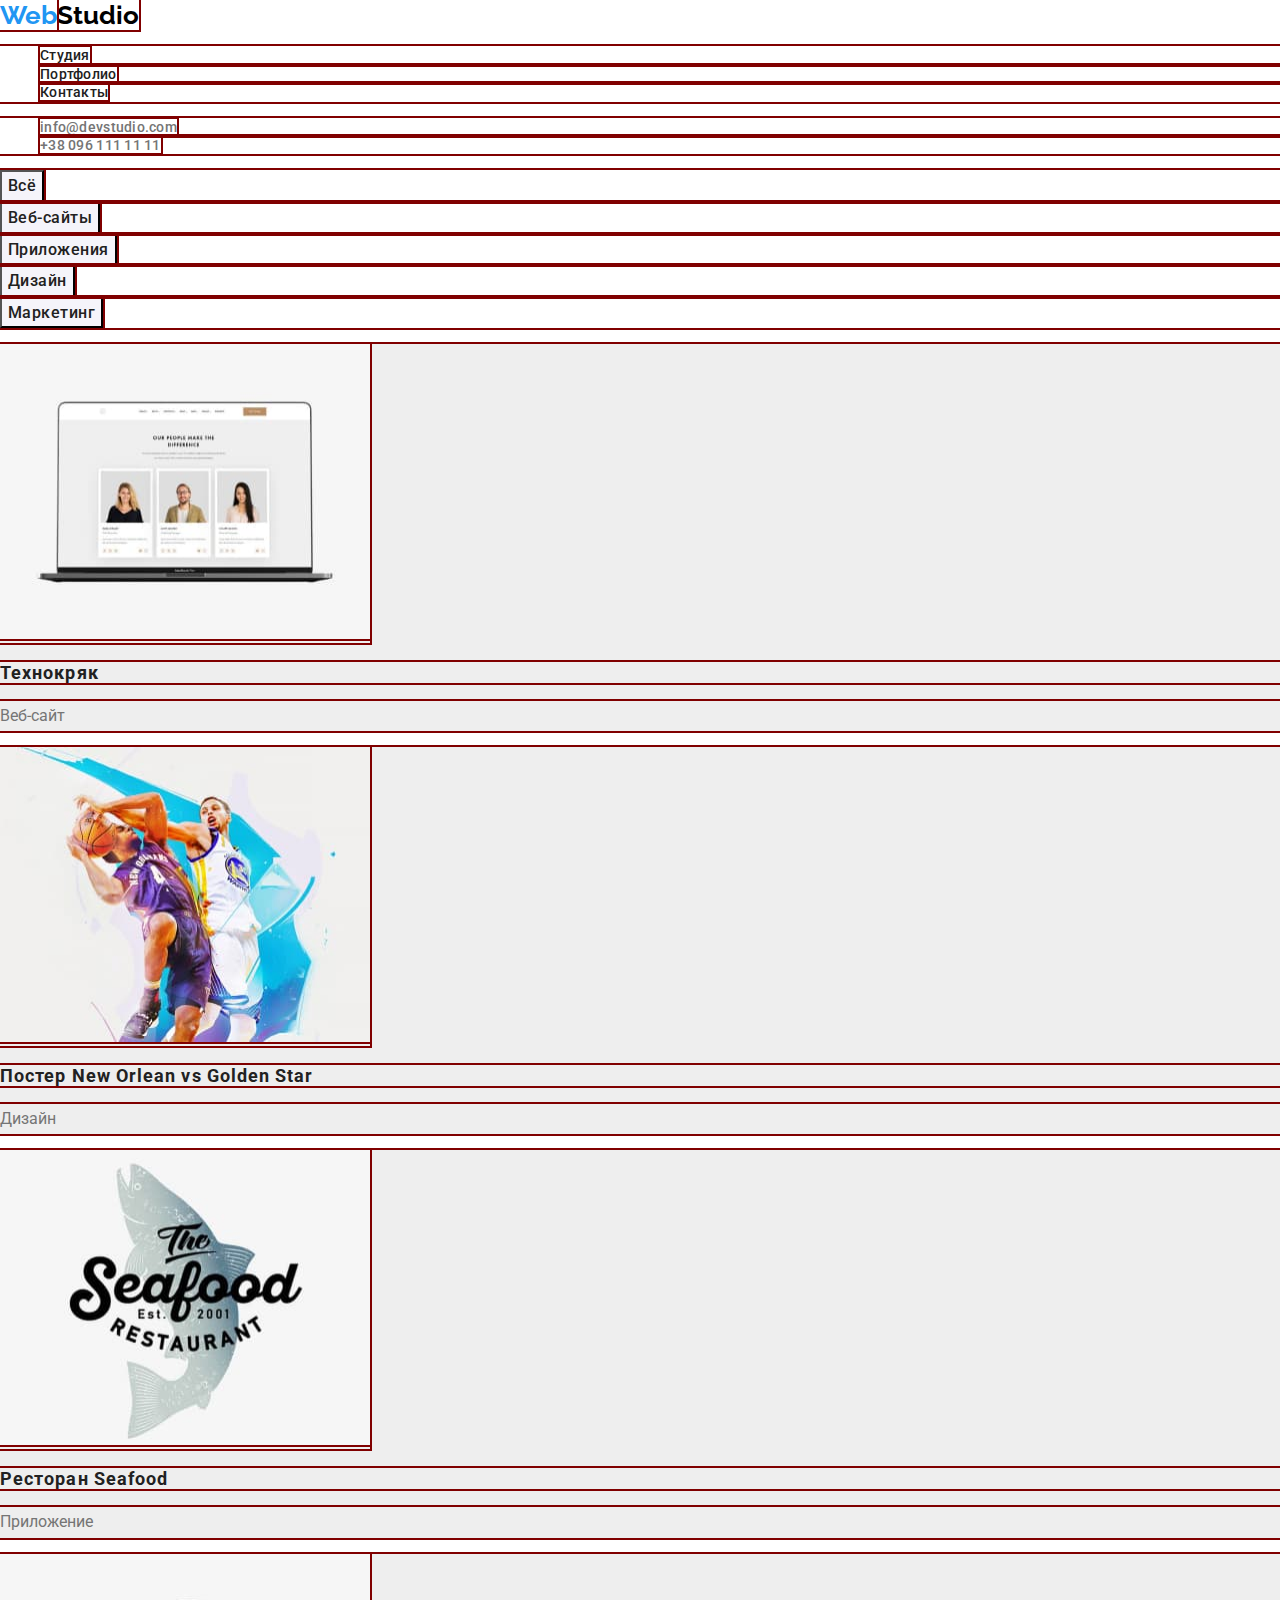
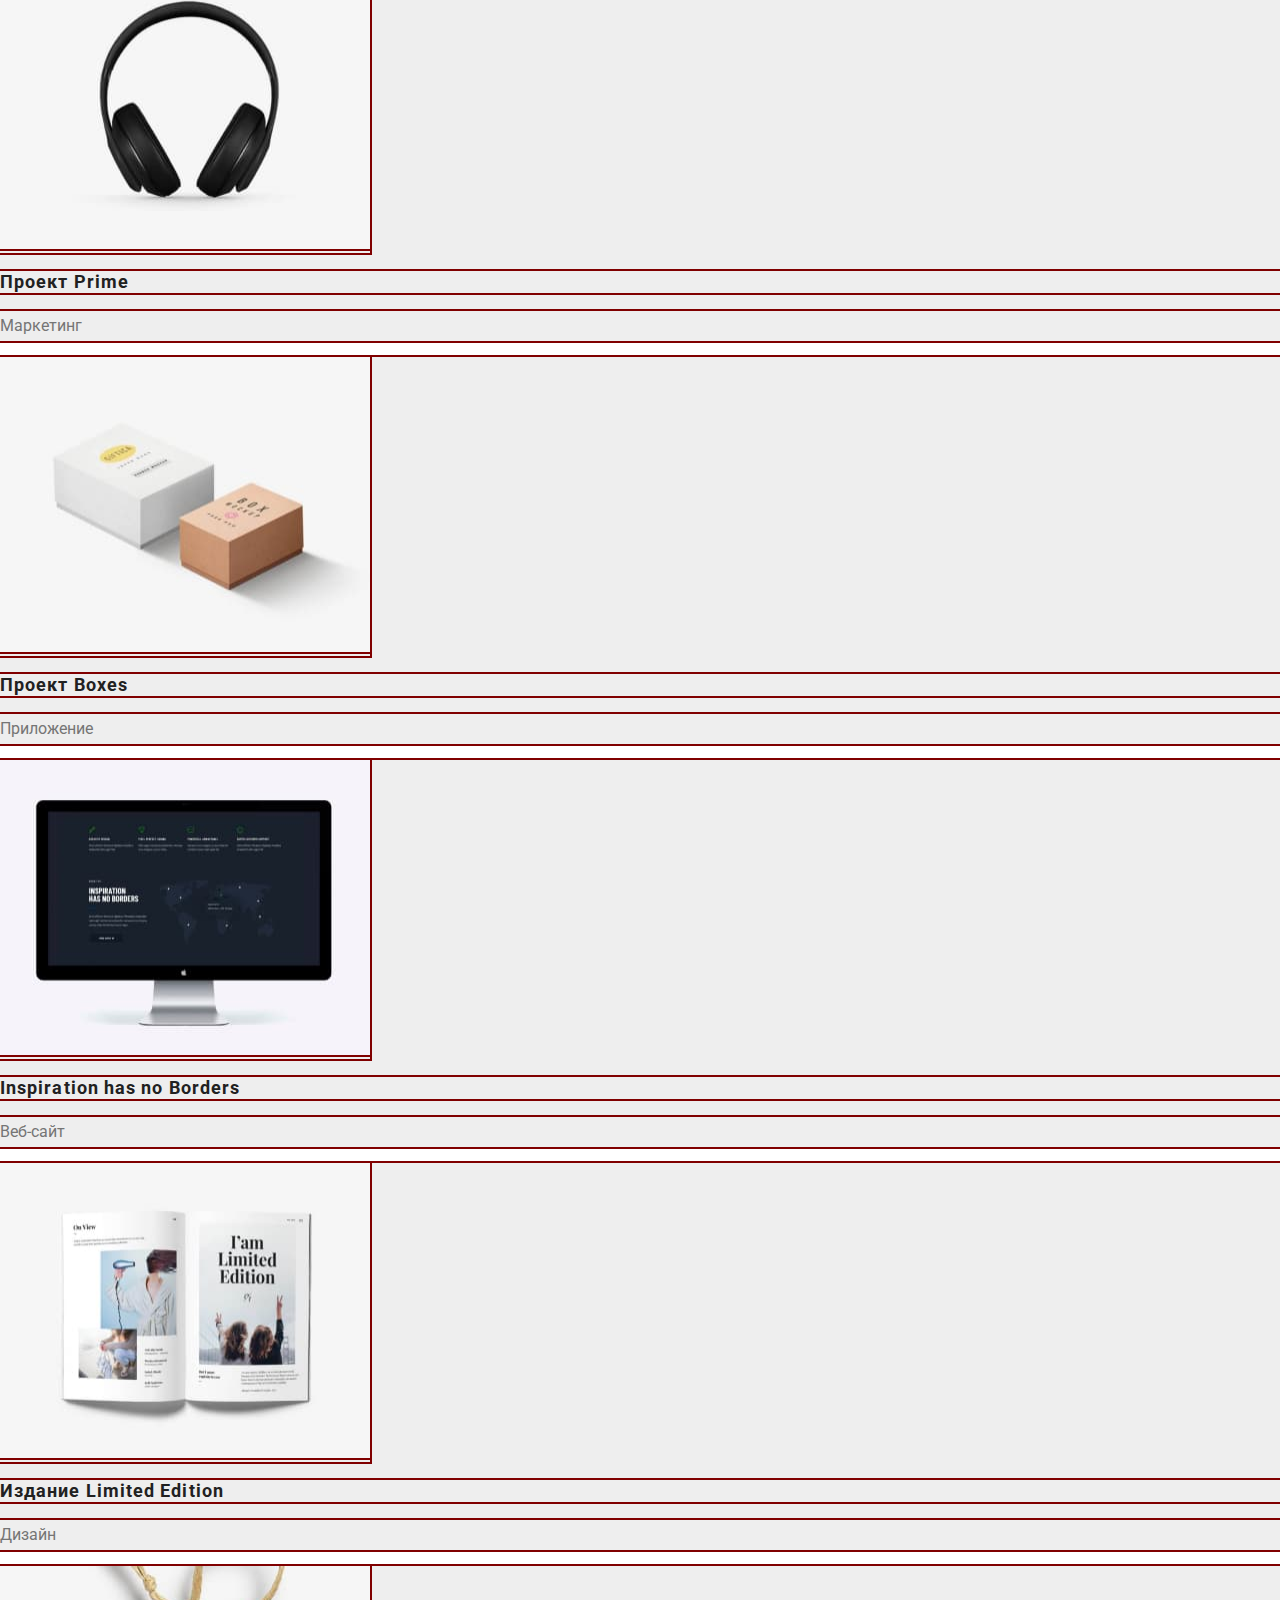
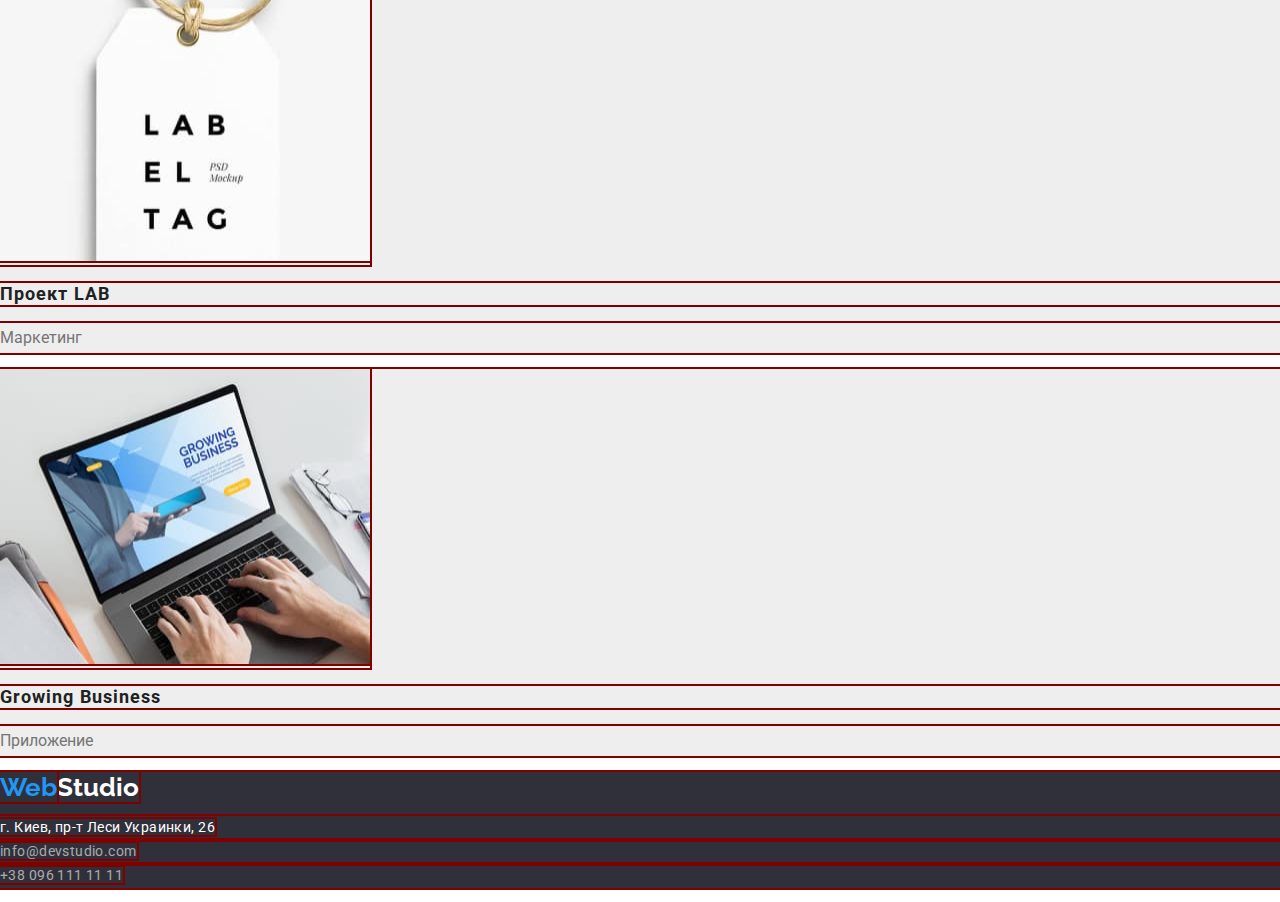
==== portfolio.html @ a412c32d "Modern-normalize" ====
<!DOCTYPE html>
<html lang="ru">
  <head>
    <meta charset="UTF-8" />
    <meta http-equiv="X-UA-Compatible" content="IE=edge" />
    <meta name="viewport" content="width=device-width, initial-scale=1.0" />
    <title>Web Studio</title>
    <link rel="preconnect" href="https://fonts.googleapis.com" />
    <link rel="preconnect" href="https://fonts.gstatic.com" crossorigin />
    <link
      href="https://fonts.googleapis.com/css2?family=Raleway:wght@700&family=Roboto:wght@400;500;700;900&display=swap"
      rel="stylesheet"
    />
    <link
      rel="stylesheet"
      href="https://cdnjs.cloudflare.com/ajax/libs/modern-normalize/1.1.0/modern-normalize.min.css"
    />
    <link rel="stylesheet" href="./CSS/styles.css" />
  </head>

  <body>
    <!-- Header -->
    <header class="header">
      <nav class="nav">
        <a class="logo" href="./index.html"
          ><span class="logo-acc">Web</span>Studio</a
        >
        <ul class="nav-items">
          <li class="nav-item list">
            <a class="link" href="./index.html">Студия</a>
          </li>
          <li class="nav-item list">
            <a class="link" href="./portfolio.html">Портфолио</a>
          </li>
          <li class="nav-item list"><a class="link" href="">Контакты</a></li>
        </ul>
      </nav>

      <ul class="contacts">
        <li class="cont-item list">
          <a class="link head-contacts" href="mailto:info@devstudio.com"
            >info@devstudio.com</a
          >
        </li>
        <li class="cont-item list">
          <a class="link head-contacts" href="tel:+380961111111"
            >+38 096 111 11 11</a
          >
        </li>
      </ul>
    </header>

    <!-- Main -->
    <main>
      <section>
        <!-- Спрятать заголовок -->
        <h1 class="hiden-title">Наши работы</h1>
        <!-- / -->

        <ul class="list">
          <li>
            <button class="btn-list-item" type="button">Всё</button>
          </li>
          <li>
            <button class="btn-list-item" type="button">Веб-сайты</button>
          </li>
          <li>
            <button class="btn-list-item" type="button">Приложения</button>
          </li>
          <li>
            <button class="btn-list-item" type="button">Дизайн</button>
          </li>
          <li>
            <button class="btn-list-item" type="button">Маркетинг</button>
          </li>
        </ul>

        <ul class="examples list">
          <li class="example-item">
            <a class="example link" href="">
              <img
                src="./imagies/portfolio/tehnokriak.jpg"
                alt="Веб-сайт"
                width="370"
                height="295"
              />
              <h3 class="example-title">Технокряк</h3>
              <p class="example-type">Веб-сайт</p>
            </a>
          </li>

          <li class="example-item">
            <a class="example link" href="">
              <img
                src="./imagies/portfolio/no-vs-gs.jpg"
                alt="Игра в баскетбол"
                width="370"
                height="295"
              />
              <h3 class="example-title">Постер New Orlean vs Golden Star</h3>
              <p class="example-type">Дизайн</p>
            </a>
          </li>

          <li class="example-item">
            <a class="example link" href="">
              <img
                src="./imagies/portfolio/seafood.jpg"
                alt="Логотип рестоана"
                width="370"
                height="295"
              />
              <h3 class="example-title">Ресторан Seafood</h3>
              <p class="example-type">Приложение</p>
            </a>
          </li>

          <li class="example-item">
            <a class="example link" href="">
              <img
                src="./imagies/portfolio/prime.jpg"
                alt="Реклама наушников"
                width="370"
                height="295"
              />
              <h3 class="example-title">Проект Prime</h3>
              <p class="example-type">Маркетинг</p>
            </a>
          </li>

          <li class="example-item">
            <a class="example link" href="">
              <img
                src="./imagies/portfolio/boxes.jpg"
                alt="Коробки"
                width="370"
                height="295"
              />
              <h3 class="example-title">Проект Boxes</h3>
              <p class="example-type">Приложение</p>
            </a>
          </li>

          <li class="example-item">
            <a class="example link" href="">
              <img
                src="./imagies/portfolio/inspiration.jpg"
                alt="Веб-сайт"
                width="370"
                height="295"
              />
              <h3 class="example-title">Inspiration has no Borders</h3>
              <p class="example-type">Веб-сайт</p>
            </a>
          </li>

          <li class="example-item">
            <a class="example link" href="">
              <img
                src="./imagies/portfolio/limited-edition.jpg"
                alt="Страницы журнала"
                width="370"
                height="295"
              />
              <h3 class="example-title">Издание Limited Edition</h3>
              <p class="example-type">Дизайн</p>
            </a>
          </li>

          <li class="example-item">
            <a class="example link" href="">
              <img
                src="./imagies/portfolio/lab.jpg"
                alt="Логотип проекта"
                width="370"
                height="295"
              />
              <h3 class="example-title">Проект LAB</h3>
              <p class="example-type">Маркетинг</p>
            </a>
          </li>

          <li class="example-item">
            <a class="example link" href="">
              <img
                src="./imagies/portfolio/growing-business.jpg"
                alt="Страница приложения"
                width="370"
                height="295"
              />
              <h3 class="example-title">Growing Business</h3>
              <p class="example-type">Приложение</p>
            </a>
          </li>
        </ul>
      </section>
    </main>

    <!-- Footer -->
    <footer class="foot">
      <a class="logo foot-item" href="./index.html"
        ><span class="logo-acc">Web</span>Studio</a
      >
      <address>
        <ul class="list adress">
          <li>
            <a
              class="link foot-item"
              href="https://goo.gl/maps/ffjyEgsYqTHCnrhD7"
              target="_blank"
              >г. Киев, пр-т Леси Украинки, 26</a
            >
          </li>
          <li>
            <a class="link foot-item-cont" href="mailto:info@devstudio.com"
              >info@devstudio.com</a
            >
          </li>
          <li>
            <a class="link foot-item-cont" href="tel:+380961111111"
              >+38 096 111 11 11</a
            >
          </li>
        </ul>
      </address>
    </footer>
  </body>
</html>
---- CSS/styles.css ----
/* Палитра

main    bcg-color: #fff;
alt     bcg-color: #F5F4FA;
footer  bcg-color: #2F303A;
card    bcg-color: #eee;

main    color: #212121;
alt     color: #757575;
accent  color: #2196F3;

logo    color: #000000;
               #2196F3;
               #FFFFFF;

font-family: 'Raleway', sans-serif;
font-family: 'Roboto', sans-serif;
*/

:root {
  --m-bcg-col: #fff;
  --alt-bcg-col: #f5f4fa;
  --f-bcg-col: #2f303a;
  --m-col: #212121;
  --alt-col: #757575;
  --acc-col: #2196f3;
  --logo-h-col: #000000;
  --logo-f-col: #fff;
  --hero-col: #fff;
  --btn-alt-col: #fff;
  --btn-hover-bcg-col: #188ce8;
  --foot-alph-col: rgba(255, 255, 255, 0.6);
  --card-bcg-col: #eee;
}

* {
  outline: maroon solid 2px;
}

body {
  font-family: "Roboto", sans-serif;
  color: var(--m-col);
  background-color: var(--m-bcg-col);
}

.sect-title {
  font-size: 36px;
  line-height: 1.17;
  text-align: center;
  letter-spacing: 0.03em;
}
.hiden-title {
  display: none;
}

/* Header */
.logo {
  font-family: "Raleway";
  font-weight: 700;
  font-size: 26px;
  line-height: 1.17;
  text-decoration: none;
  color: var(--logo-h-col);
}
.logo-acc {
  color: var(--acc-col);
}

.list {
  list-style-type: none;
  padding: 0;
}

.link.head-contacts {
  color: var(--alt-col);
}

.link {
  text-decoration: none;
  color: var(--m-col);
}

.link:hover,
.link:focus,
.link.foot-item:hover,
.link.foot-item:focus {
  color: var(--acc-col);
}

.nav-item .link,
.cont-item .link {
  font-weight: 500;
  font-size: 14px;
  line-height: 1.14;
  letter-spacing: 0.02em;
}

/*--- Main index.html zone --- */

/* Hero */
.hero {
  color: var(--hero-col);
  background-color: var(--f-bcg-col);
}
.hero-title {
  font-weight: 900;
  font-size: 44px;
  line-height: 1.35;
  text-align: center;
  letter-spacing: 0.06em;
  text-transform: uppercase;
}

.hero-btn {
  font-family: inherit;
  font-weight: 700;
  font-size: 16px;
  line-height: 1.88;
  color: var(--hero-col);
  background-color: var(--acc-col);

  text-align: center;
  letter-spacing: 0.06em;
}
.hero-btn:hover,
.hero-btn:focus {
  background-color: var(--btn-hover-bcg-col);
  cursor: pointer;
}

/* Advantges */
.plus-item {
  display: block;
}
.plus-title {
  font-size: 14px;
  line-height: 1.14;
  letter-spacing: 0.03em;
  text-transform: uppercase;
}

.plus-text {
  font-size: 14px;
  line-height: 1.7;
  letter-spacing: 0.03em;
  color: var(--alt-col);
}

/* What we do */

/* Staff */
.staff {
  background-color: var(--alt-bcg-col);
  font-size: 16px;
  text-align: center;
  letter-spacing: 0.03em;
}

.staff-item {
  background-color: var(--m-bcg-col);
}
.name {
  font-weight: 500;
  font-size: 16px;
  line-height: 1.19;
  text-align: center;
}

.position {
  color: var(--alt-col);
  line-height: 1.19;
}

/* Footer */

.foot {
  background-color: var(--f-bcg-col);
}

.list.adress {
  font-style: normal;
}

.link.foot-item,
.logo.foot-item {
  color: var(--logo-f-col);
}

.list.adress {
  font-size: 14px;
  line-height: 1.7;
  letter-spacing: 0.03em;
}

.foot-item-cont {
  color: var(--foot-alph-col);
}

/*--- Main portfolio.html zone --- */

/* Filter */

.btn-list-item {
  font-family: inherit;
  font-weight: 500;
  font-size: 16px;
  line-height: 1.6;
  text-align: center;
  letter-spacing: 0.03em;
  background-color: var(--alt-bcg-col);
  color: var(--m-col);
}

.btn-list-item:hover,
.btn-list-item:focus {
  background-color: var(--acc-col);
  color: var(--btn-alt-col);
  cursor: pointer;
}

/* Examples */

.example-item {
  background-color: var(--card-bcg-col);
}
.example-title {
  font-size: 18px;
  line-height: 1.2;
  letter-spacing: 0.06em;
}

.example-type {
  font-size: 16px;
  line-height: 1.88;
  color: var(--alt-col);
}
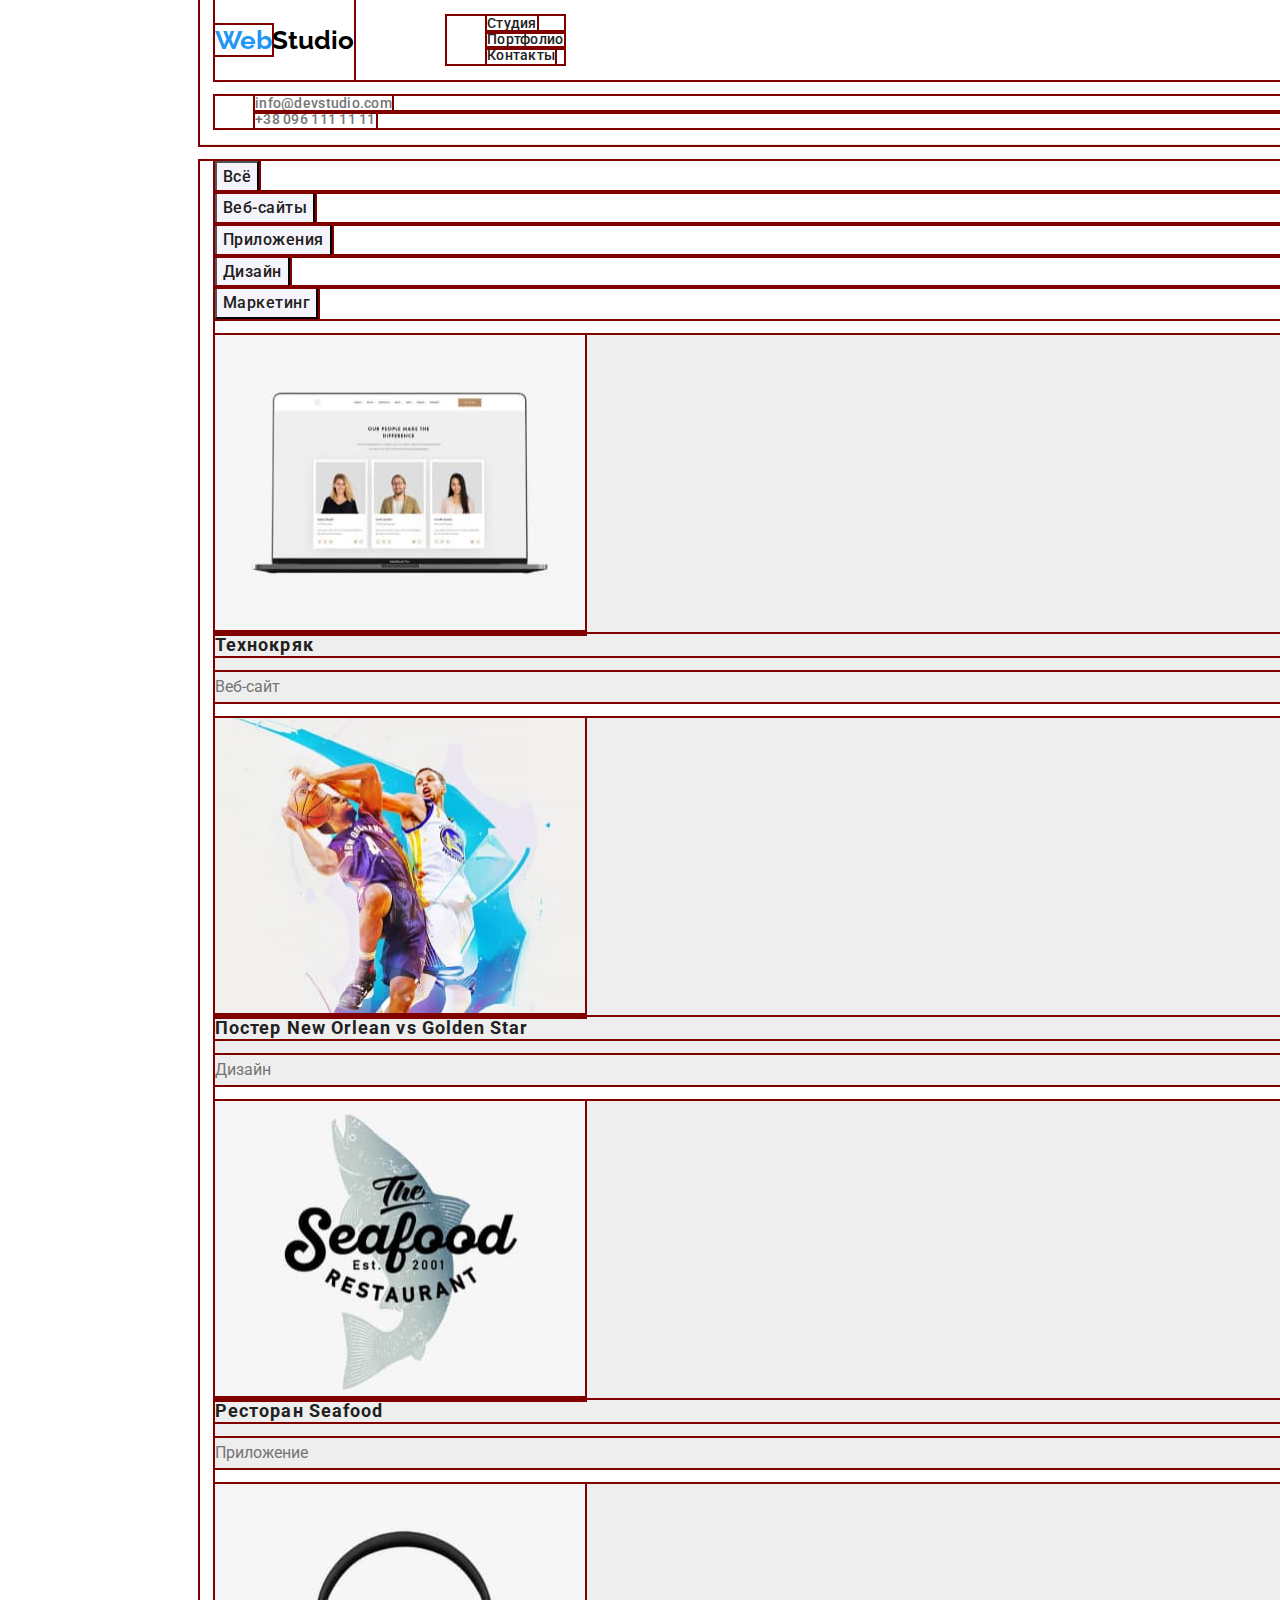
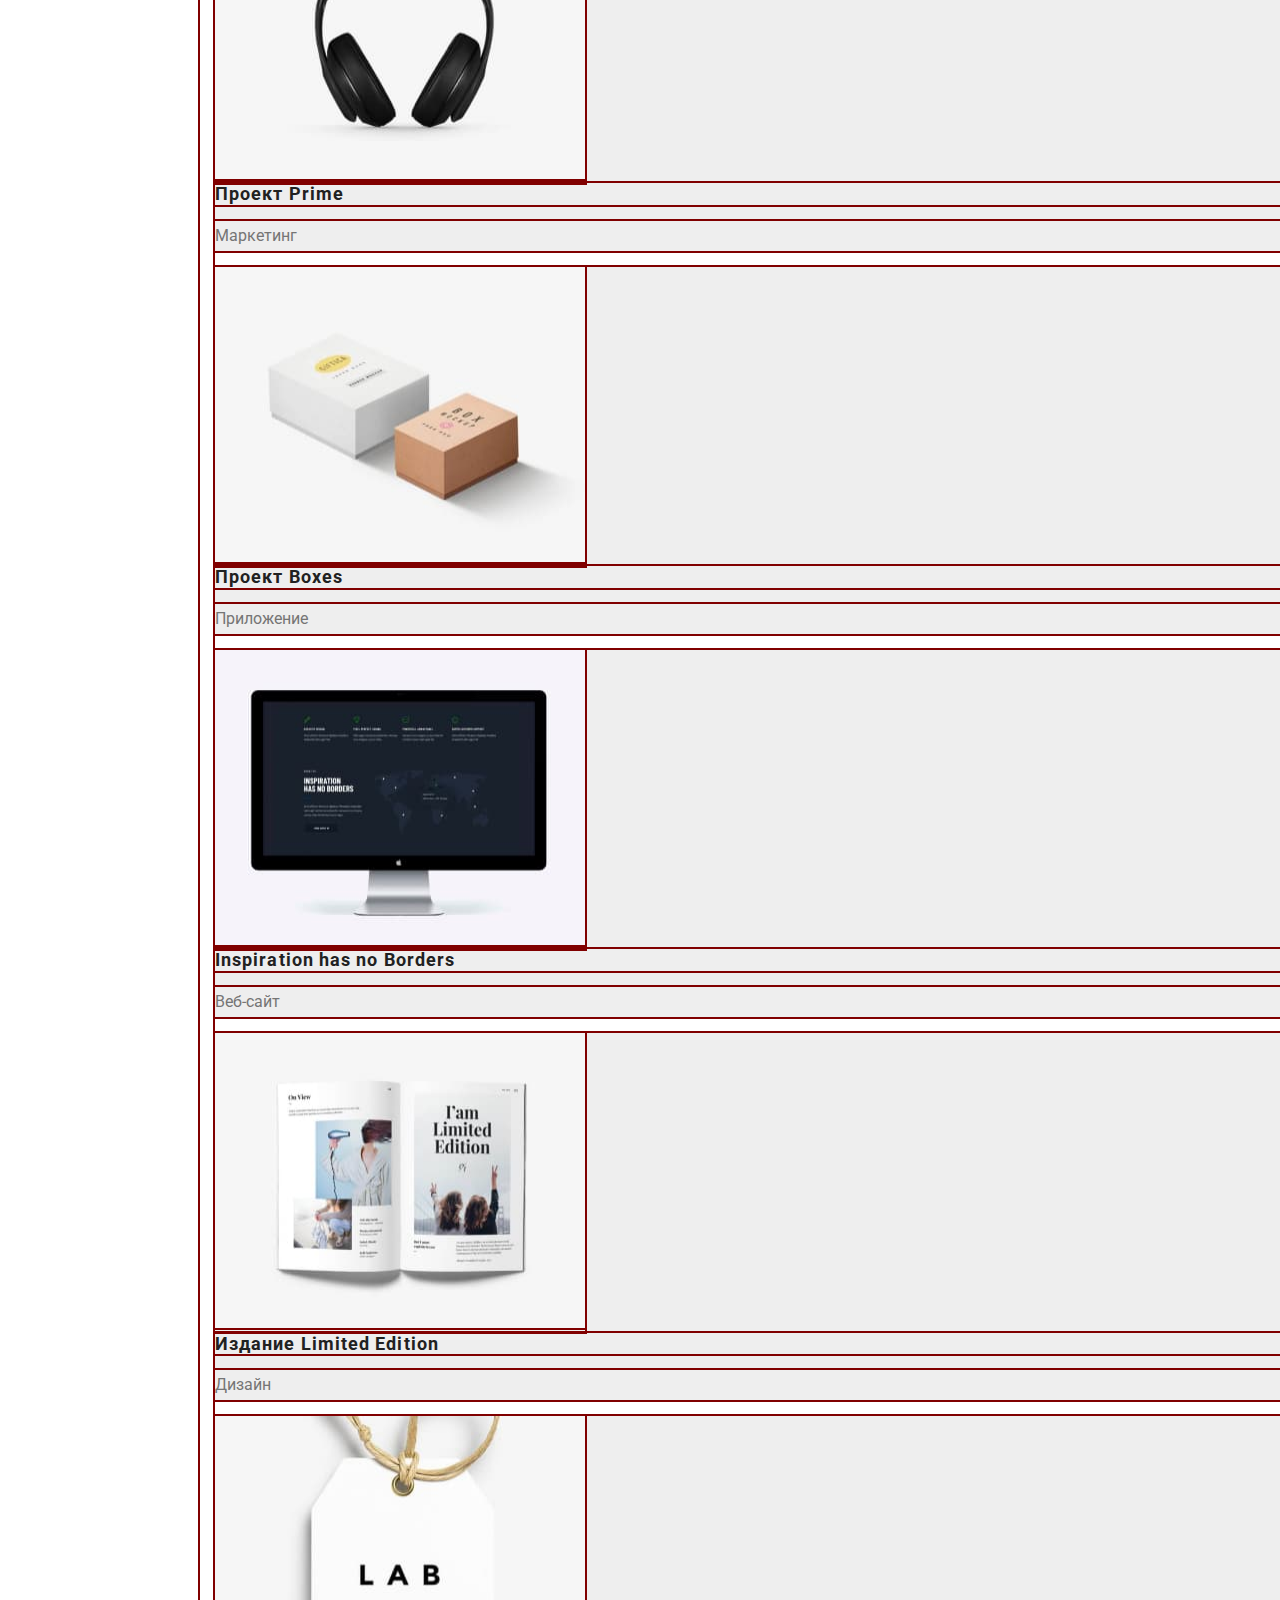
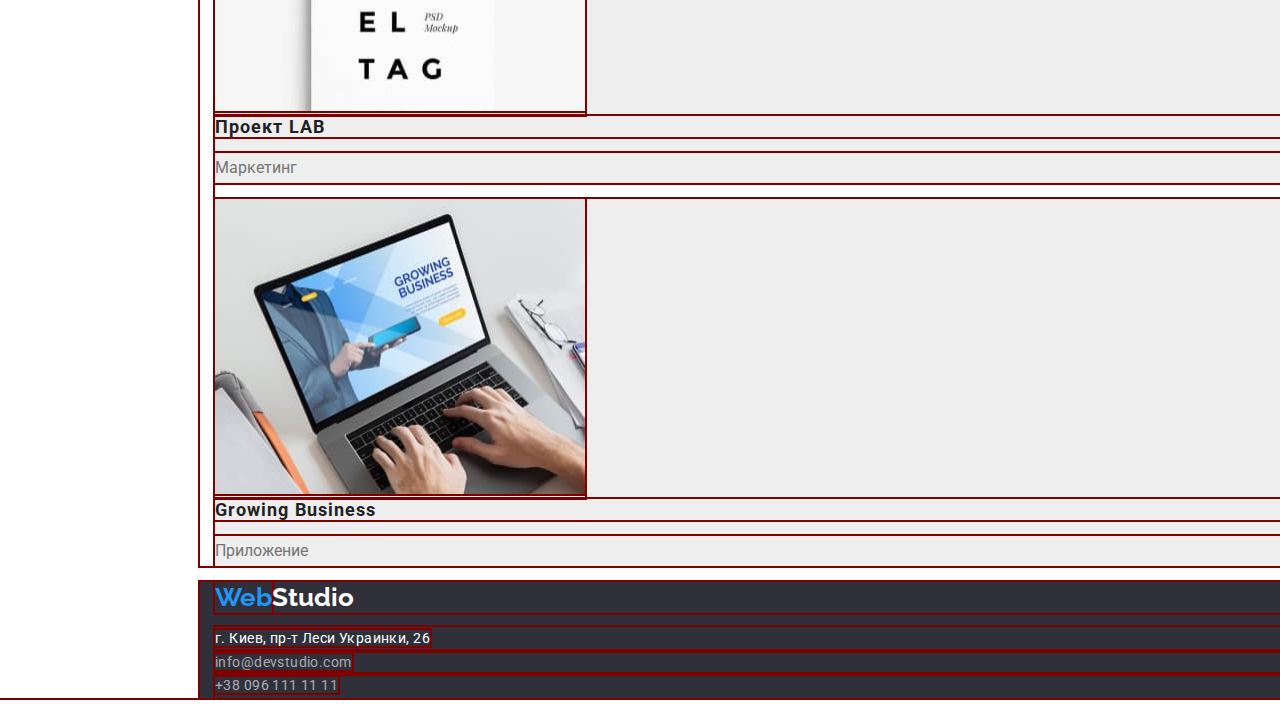
==== commit 79e80a2f: "Flex header" ====
--- a/portfolio.html
+++ b/portfolio.html
@@ -20,7 +20,7 @@
 
   <body>
     <!-- Header -->
-    <header class="header">
+    <header class="header container">
       <nav class="nav">
         <a class="logo" href="./index.html"
           ><span class="logo-acc">Web</span>Studio</a
@@ -51,7 +51,7 @@
     </header>
 
     <!-- Main -->
-    <main>
+    <main class="container">
       <section>
         <!-- Спрятать заголовок -->
         <h1 class="hiden-title">Наши работы</h1>
@@ -197,7 +197,7 @@
     </main>
 
     <!-- Footer -->
-    <footer class="foot">
+    <footer class="foot container">
       <a class="logo foot-item" href="./index.html"
         ><span class="logo-acc">Web</span>Studio</a
       >
--- a/CSS/styles.css
+++ b/CSS/styles.css
@@ -31,10 +31,31 @@
   --btn-hover-bcg-col: #188ce8;
   --foot-alph-col: rgba(255, 255, 255, 0.6);
   --card-bcg-col: #eee;
+  --header-border-col: #ececec;
 }
 
 * {
   outline: maroon solid 2px;
+}
+
+h1,
+h2,
+h3,
+h4,
+h5,
+h6 {
+  margin: 0;
+}
+
+html {
+  width: 1600px;
+}
+
+.container {
+  width: 1200px;
+  padding-left: 15px;
+  padding-right: 15px;
+  margin: auto;
 }
 
 body {
@@ -53,22 +74,37 @@
   display: none;
 }
 
+.list {
+  list-style-type: none;
+  padding: 0;
+}
+
 /* Header */
+.header {
+  border-bottom: 1px solid var(--header-border-col);
+}
+
+.header .container,
+.header .list {
+  display: flex;
+  justify-content: space-between;
+  align-items: center;
+}
 .logo {
+  display: flex;
+
+  margin-right: 93px;
+
   font-family: "Raleway";
   font-weight: 700;
   font-size: 26px;
   line-height: 1.17;
   text-decoration: none;
+  align-items: center;
   color: var(--logo-h-col);
 }
 .logo-acc {
   color: var(--acc-col);
-}
-
-.list {
-  list-style-type: none;
-  padding: 0;
 }
 
 .link.head-contacts {
@@ -87,6 +123,14 @@
   color: var(--acc-col);
 }
 
+.nav {
+  display: flex;
+}
+
+.header .list > :not(:last-child) {
+  margin-right: 50px;
+}
+
 .nav-item .link,
 .cont-item .link {
   font-weight: 500;
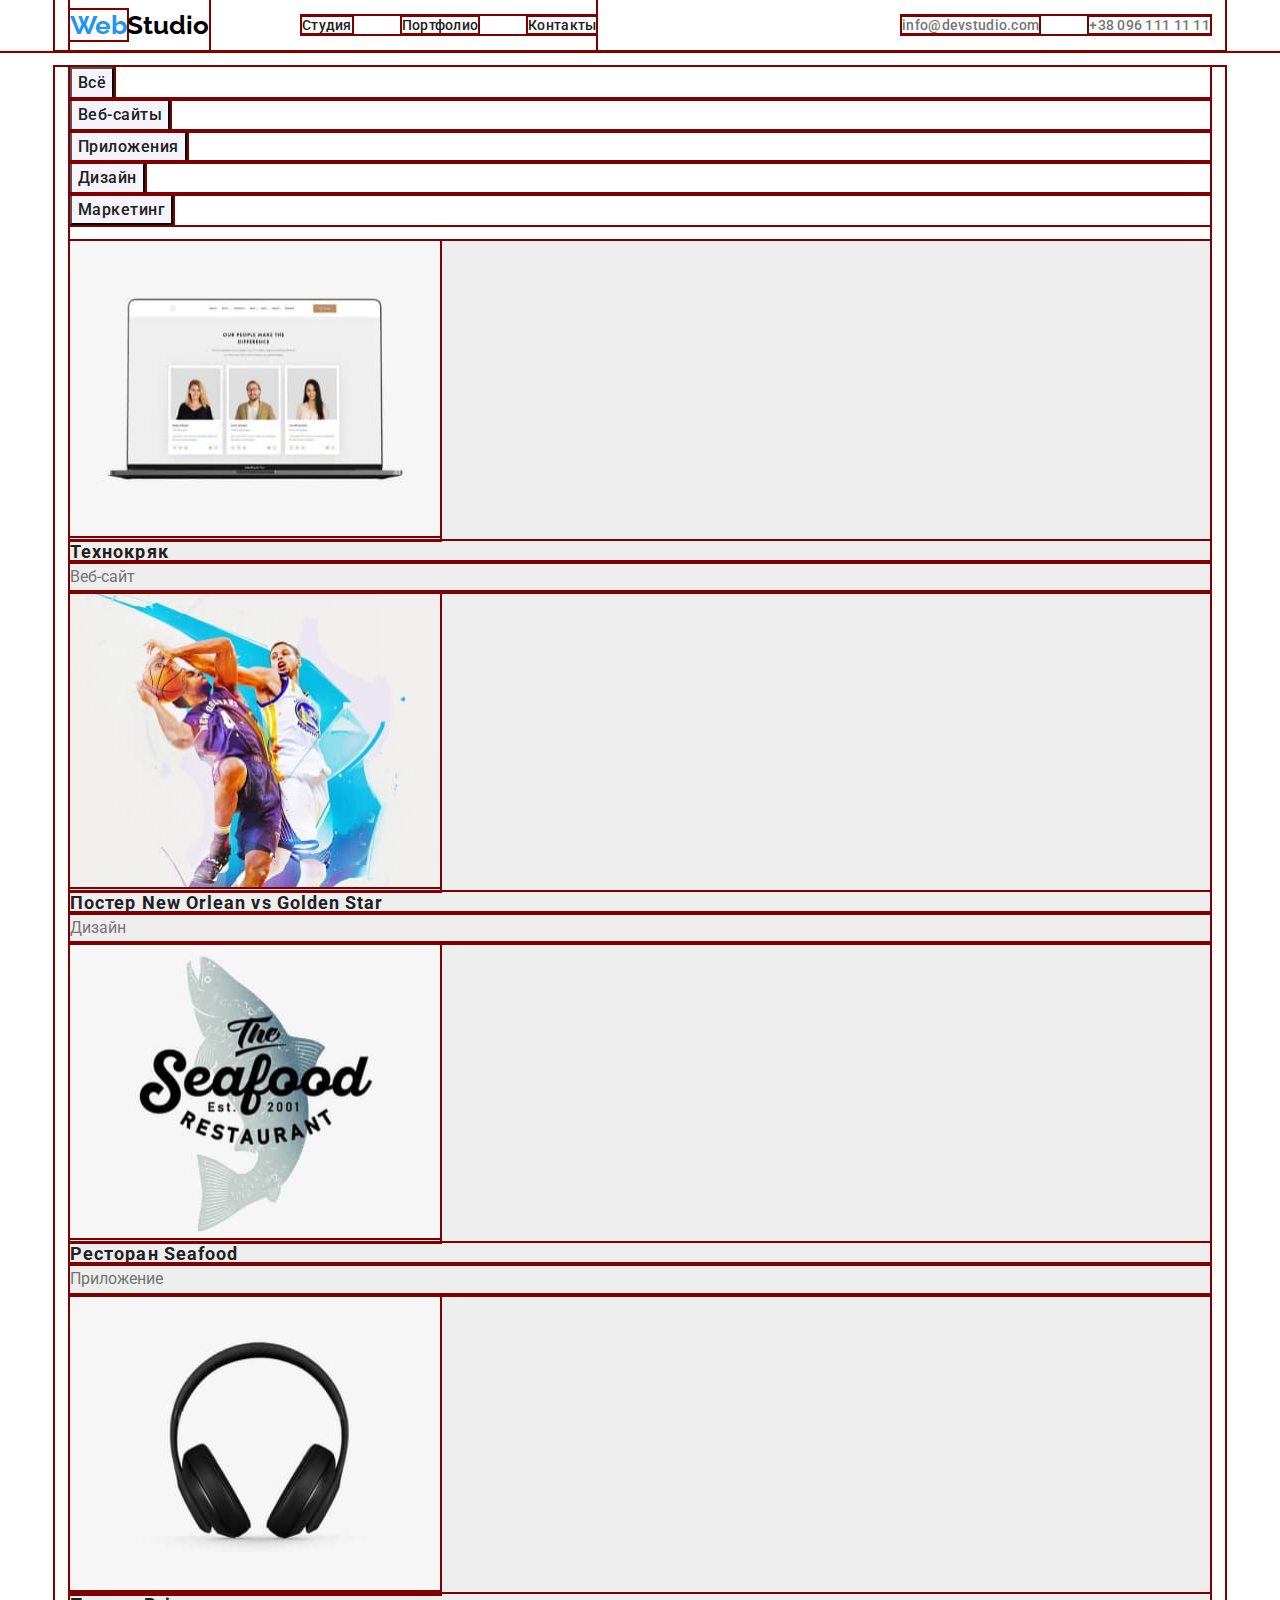
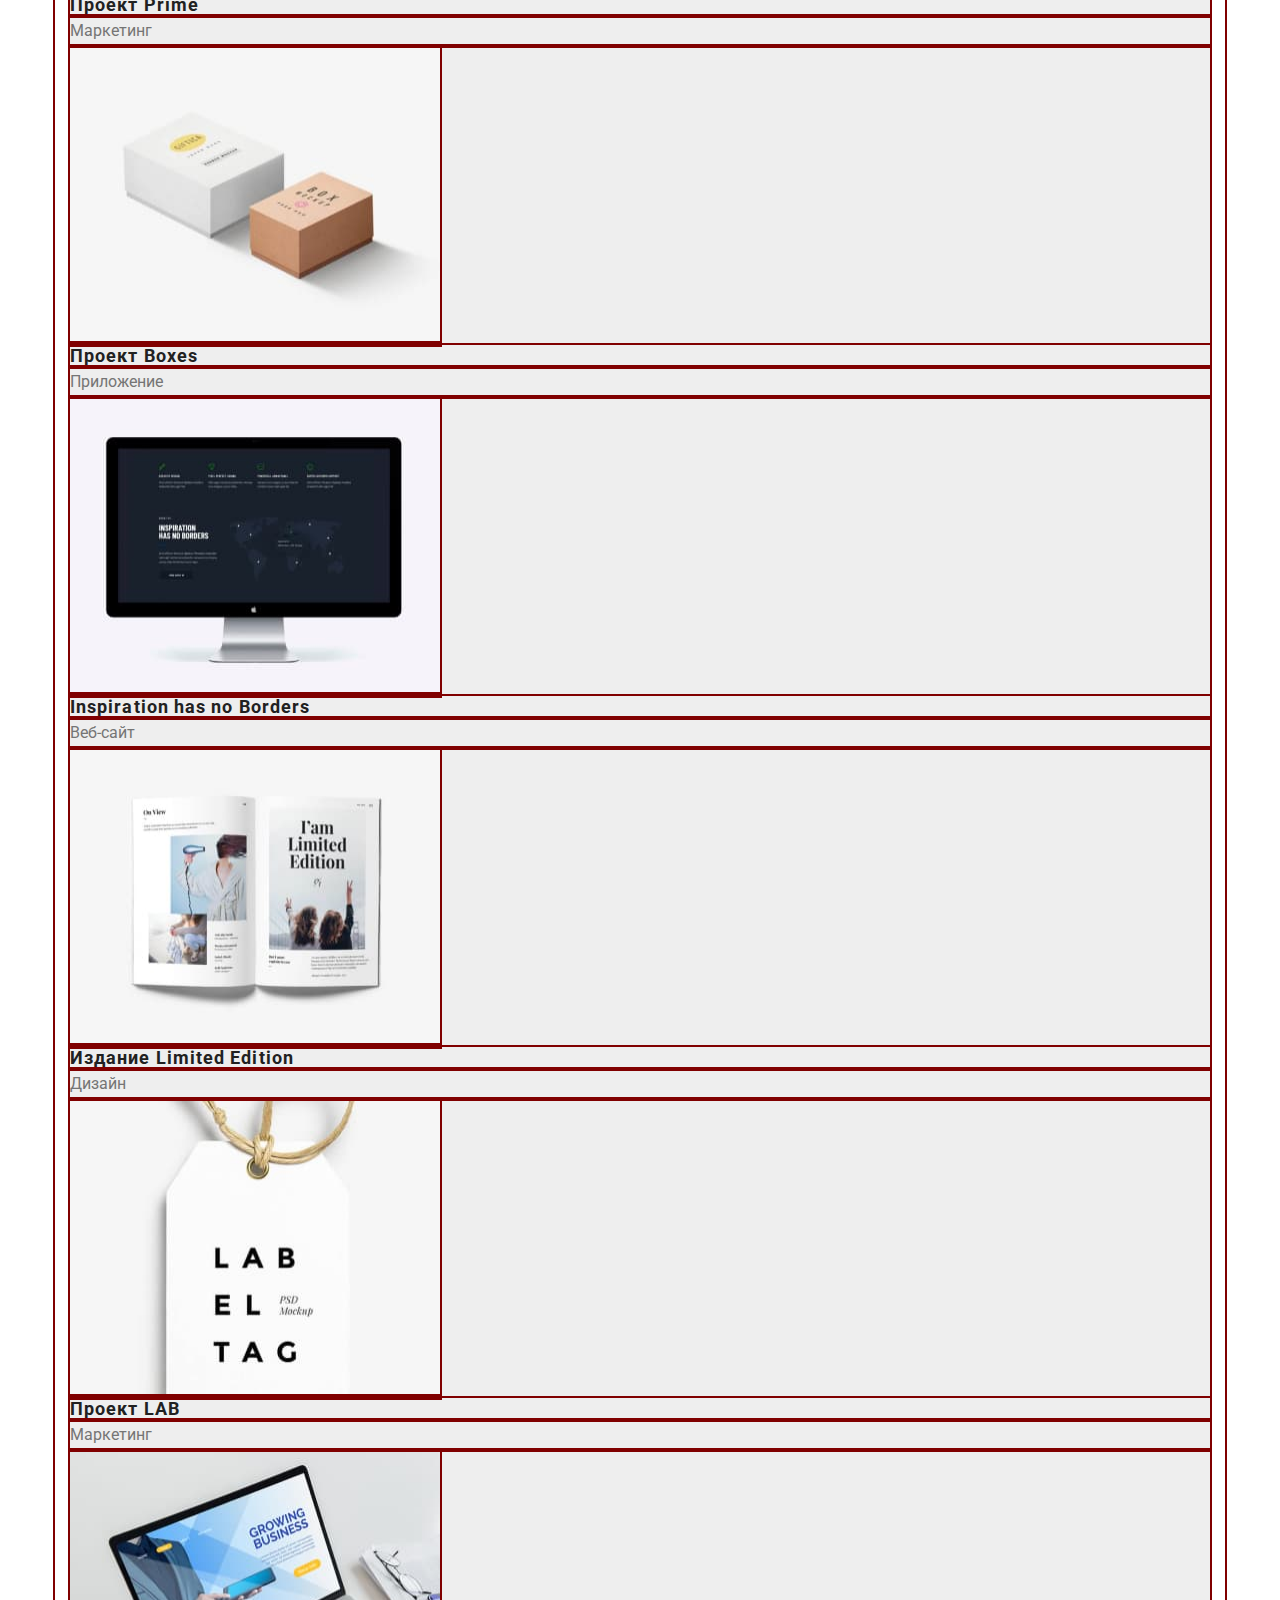
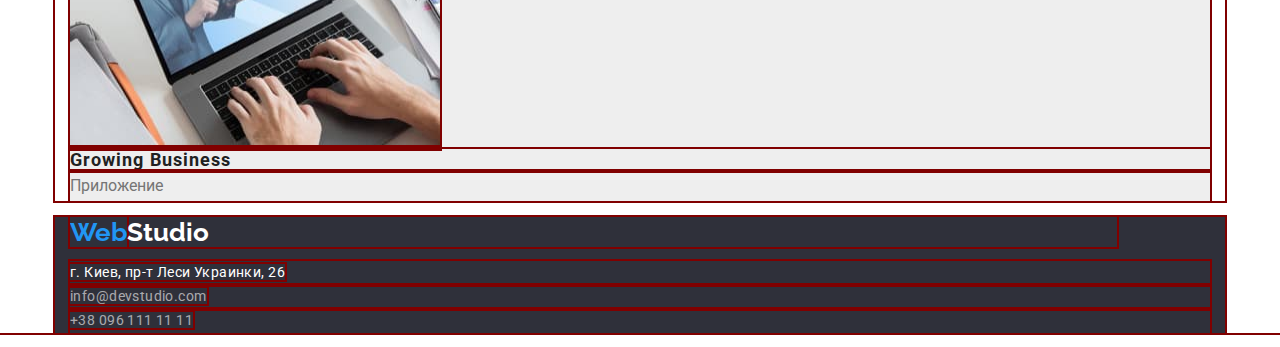
==== commit f8c84d46: "Header + hero + advantages" ====
--- a/portfolio.html
+++ b/portfolio.html
@@ -20,34 +20,37 @@
 
   <body>
     <!-- Header -->
-    <header class="header container">
-      <nav class="nav">
-        <a class="logo" href="./index.html"
-          ><span class="logo-acc">Web</span>Studio</a
-        >
-        <ul class="nav-items">
-          <li class="nav-item list">
-            <a class="link" href="./index.html">Студия</a>
-          </li>
-          <li class="nav-item list">
-            <a class="link" href="./portfolio.html">Портфолио</a>
-          </li>
-          <li class="nav-item list"><a class="link" href="">Контакты</a></li>
-        </ul>
-      </nav>
-
-      <ul class="contacts">
-        <li class="cont-item list">
-          <a class="link head-contacts" href="mailto:info@devstudio.com"
-            >info@devstudio.com</a
+    <header class="header">
+      <div class="container">
+        <nav class="nav">
+          <a class="logo" href="./index.html"
+            ><span class="logo-acc">Web</span>Studio</a
           >
-        </li>
-        <li class="cont-item list">
-          <a class="link head-contacts" href="tel:+380961111111"
-            >+38 096 111 11 11</a
-          >
-        </li>
-      </ul>
+
+          <ul class="nav-items list">
+            <li class="nav-item">
+              <a class="link" href="./index.html">Студия</a>
+            </li>
+            <li class="nav-item">
+              <a class="link" href="./portfolio.html">Портфолио</a>
+            </li>
+            <li class="nav-item"><a class="link" href="">Контакты</a></li>
+          </ul>
+        </nav>
+
+        <ul class="contacts list">
+          <li class="cont-item">
+            <a class="link head-contacts" href="mailto:info@devstudio.com"
+              >info@devstudio.com</a
+            >
+          </li>
+          <li class="cont-item">
+            <a class="link head-contacts" href="tel:+380961111111"
+              >+38 096 111 11 11</a
+            >
+          </li>
+        </ul>
+      </div>
     </header>
 
     <!-- Main -->
--- a/CSS/styles.css
+++ b/CSS/styles.css
@@ -47,12 +47,12 @@
   margin: 0;
 }
 
-html {
-  width: 1600px;
+p {
+  margin: 0;
 }
 
 .container {
-  width: 1200px;
+  width: 1170px;
   padding-left: 15px;
   padding-right: 15px;
   margin: auto;
@@ -71,7 +71,16 @@
   letter-spacing: 0.03em;
 }
 .hiden-title {
-  display: none;
+  position: absolute;
+  width: 1px;
+  height: 1px;
+  margin: -1px;
+  border: 0;
+  padding: 0;
+  white-space: nowrap;
+  clip-path: inset(100%);
+  clip: rect(0 0 0 0);
+  overflow: hidden;
 }
 
 .list {
@@ -94,7 +103,6 @@
   display: flex;
 
   margin-right: 93px;
-
   font-family: "Raleway";
   font-weight: 700;
   font-size: 26px;
@@ -143,10 +151,19 @@
 
 /* Hero */
 .hero {
+  padding-top: 200px;
+  padding-bottom: 200px;
+
   color: var(--hero-col);
   background-color: var(--f-bcg-col);
+  text-align: center;
 }
 .hero-title {
+  width: 696px;
+  margin-left: auto;
+  margin-right: auto;
+  margin-bottom: 30px;
+
   font-weight: 900;
   font-size: 44px;
   line-height: 1.35;
@@ -156,16 +173,21 @@
 }
 
 .hero-btn {
+  padding: 10px 32px;
+  min-width: 216px;
+  border: 0;
+  border-radius: 4px;
+
   font-family: inherit;
   font-weight: 700;
   font-size: 16px;
   line-height: 1.88;
   color: var(--hero-col);
   background-color: var(--acc-col);
-
   text-align: center;
   letter-spacing: 0.06em;
 }
+
 .hero-btn:hover,
 .hero-btn:focus {
   background-color: var(--btn-hover-bcg-col);
@@ -173,10 +195,26 @@
 }
 
 /* Advantges */
+
+.advantages {
+  padding-top: 94px;
+  padding-bottom: 94px;
+}
+.advantages .list {
+  display: flex;
+}
+
+.plus-item:not(:last-child) {
+  margin-right: 30px;
+}
+
 .plus-item {
   display: block;
+  flex-basis: 270px;
 }
 .plus-title {
+  margin-bottom: 10px;
+
   font-size: 14px;
   line-height: 1.14;
   letter-spacing: 0.03em;
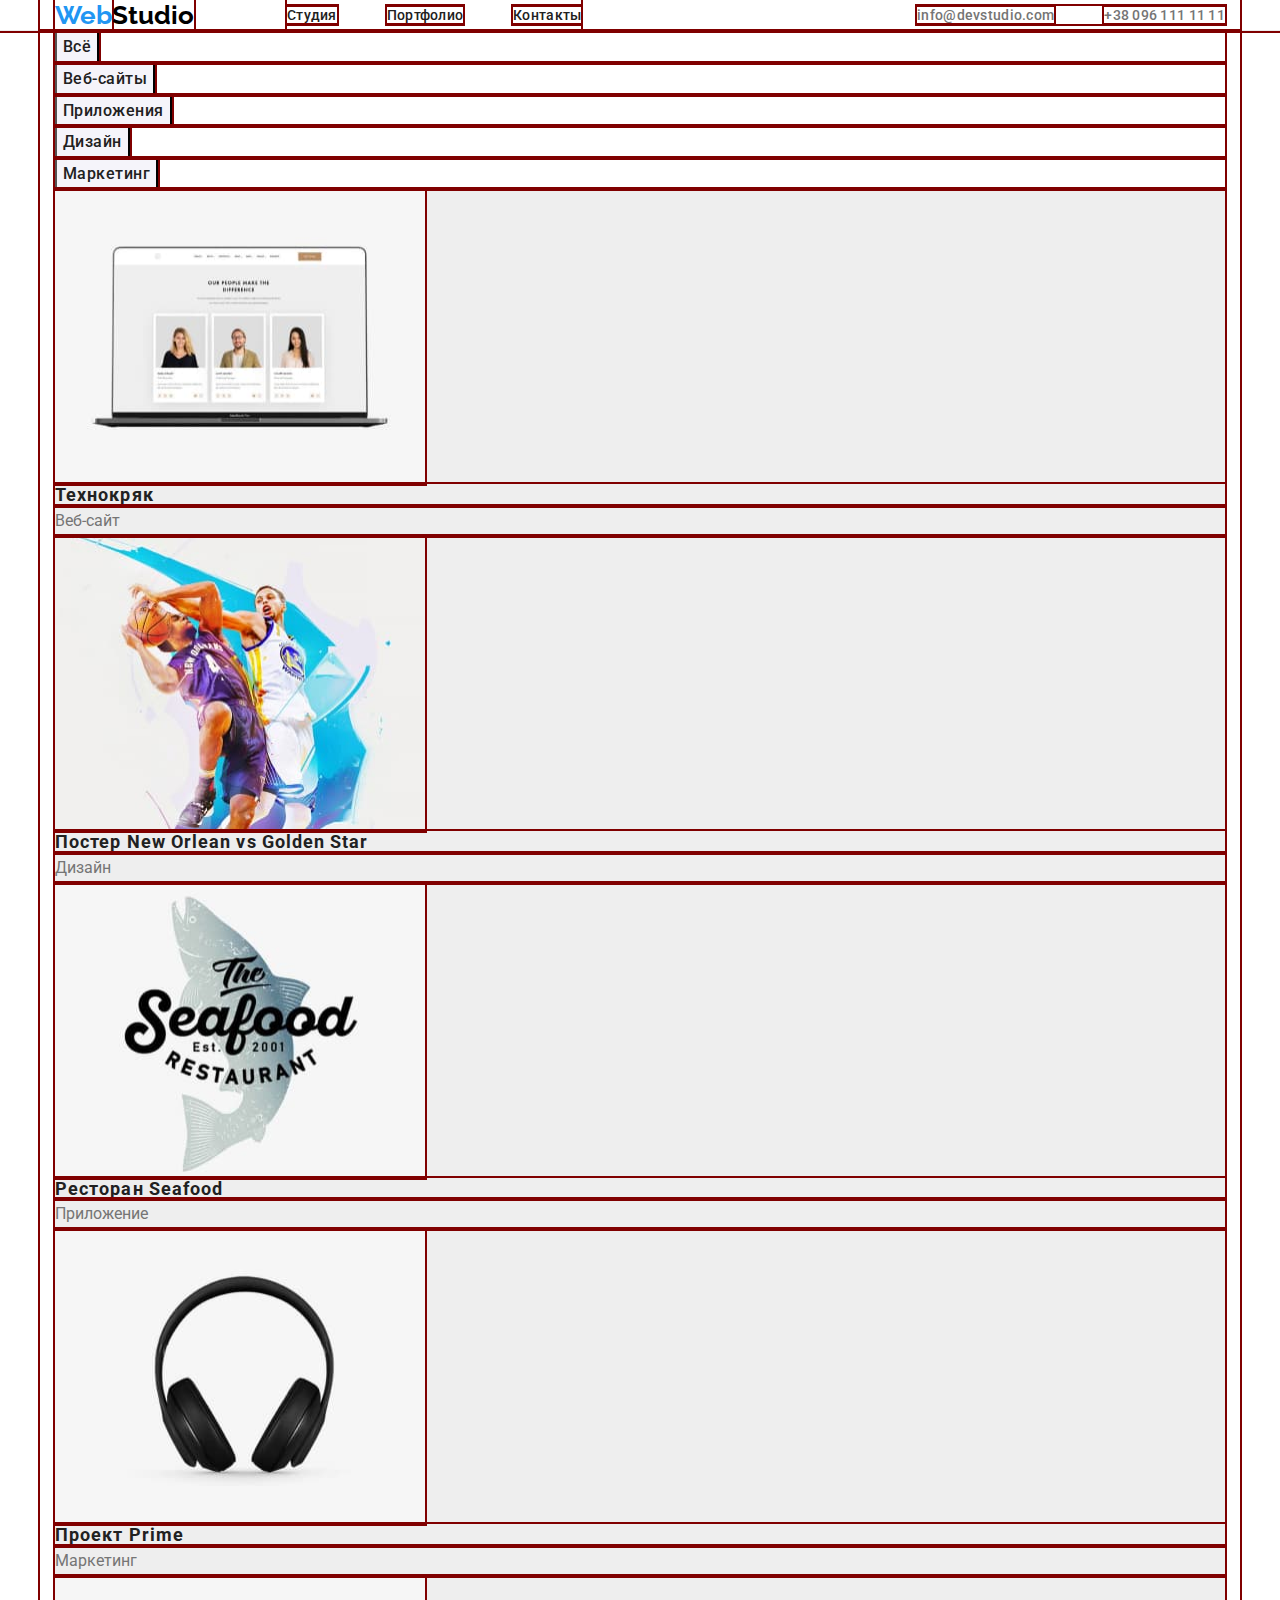
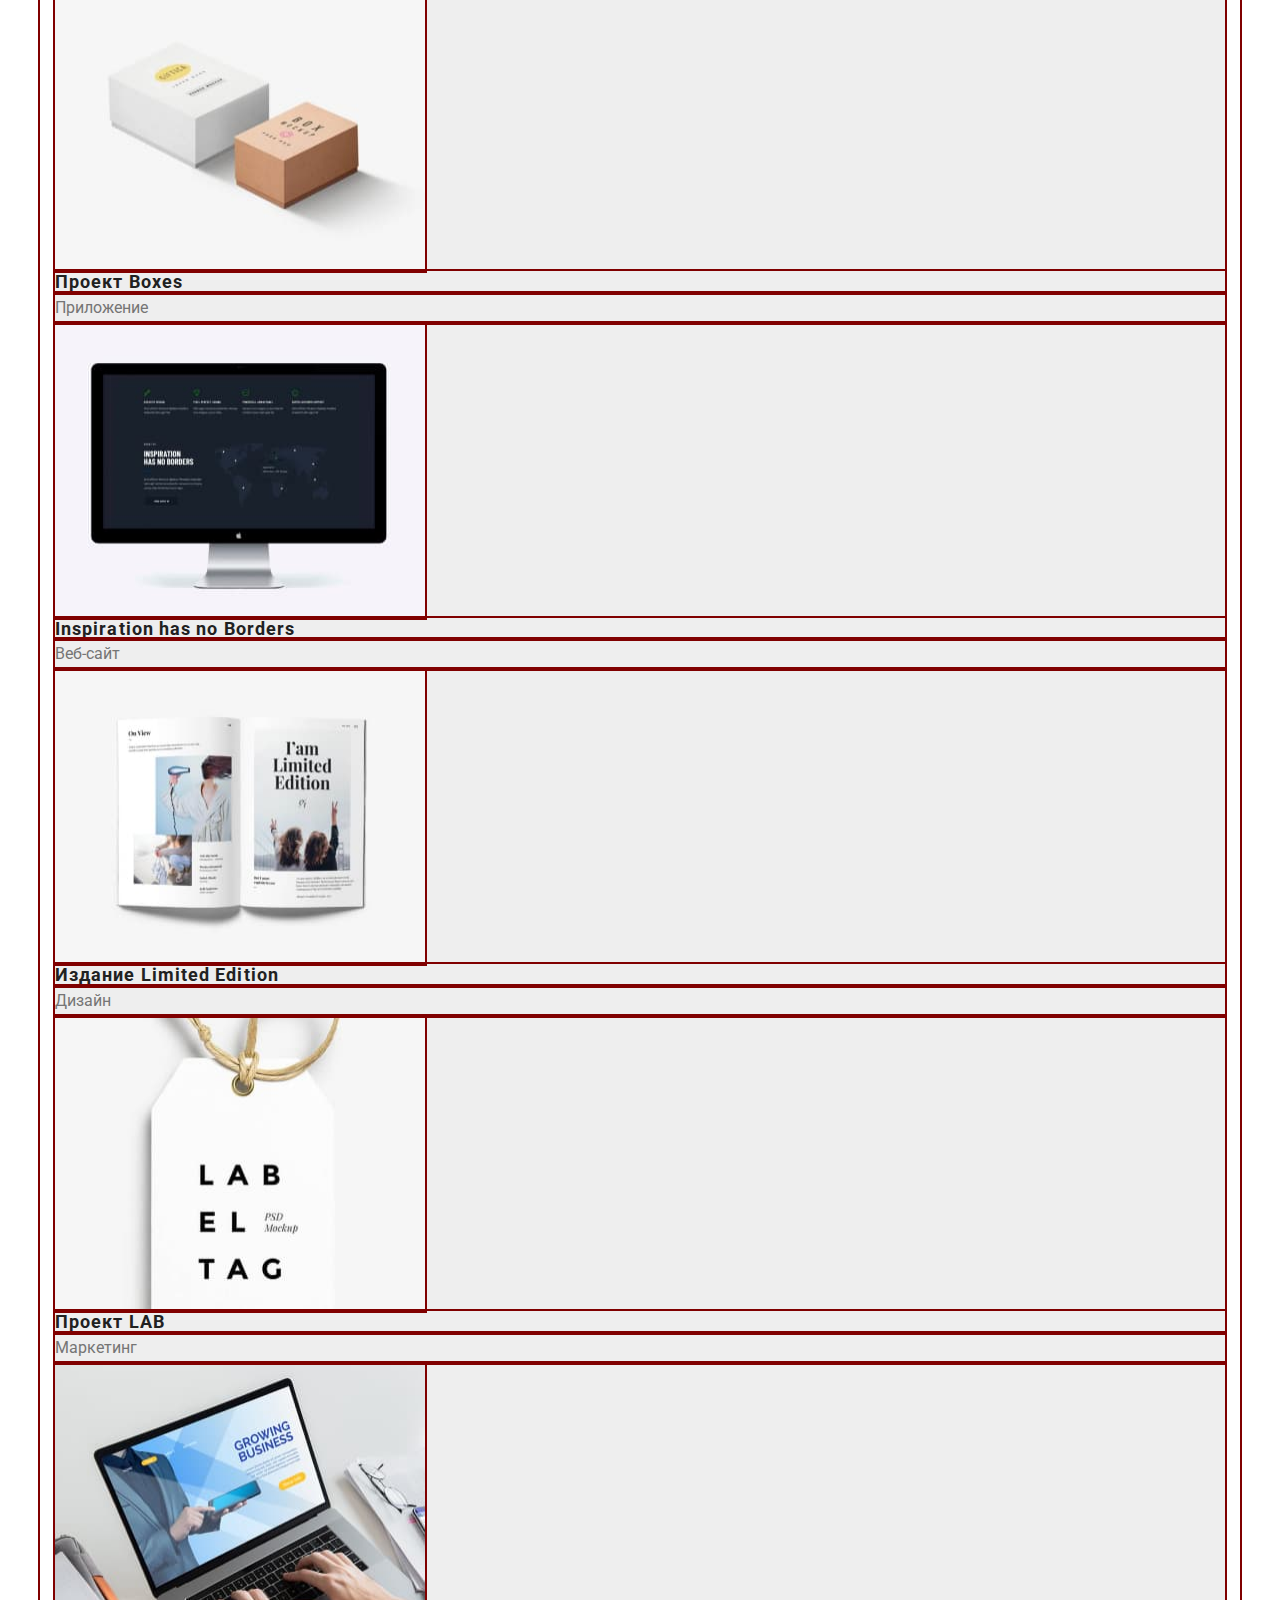
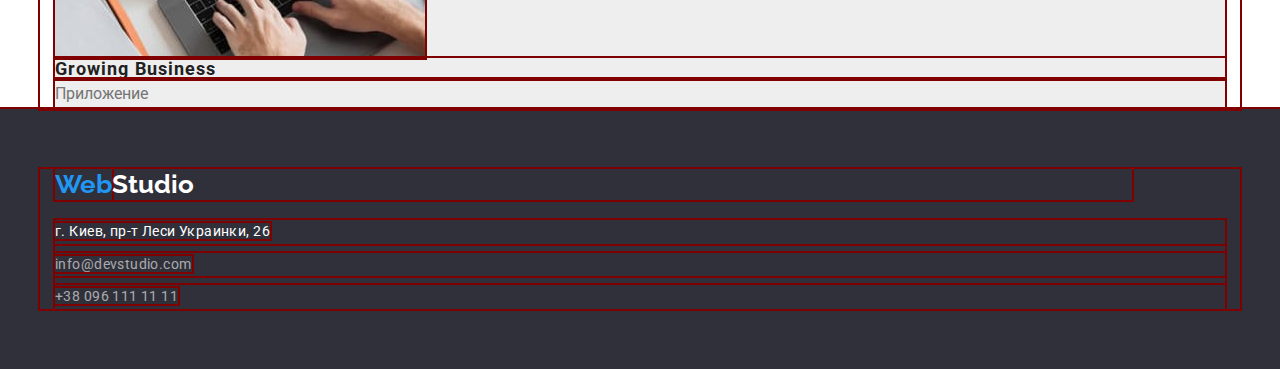
==== commit 9695d737: "WhatWeDo + Staff + footer" ====
--- a/portfolio.html
+++ b/portfolio.html
@@ -200,32 +200,34 @@
     </main>
 
     <!-- Footer -->
-    <footer class="foot container">
-      <a class="logo foot-item" href="./index.html"
-        ><span class="logo-acc">Web</span>Studio</a
-      >
-      <address>
-        <ul class="list adress">
-          <li>
-            <a
-              class="link foot-item"
-              href="https://goo.gl/maps/ffjyEgsYqTHCnrhD7"
-              target="_blank"
-              >г. Киев, пр-т Леси Украинки, 26</a
-            >
-          </li>
-          <li>
-            <a class="link foot-item-cont" href="mailto:info@devstudio.com"
-              >info@devstudio.com</a
-            >
-          </li>
-          <li>
-            <a class="link foot-item-cont" href="tel:+380961111111"
-              >+38 096 111 11 11</a
-            >
-          </li>
-        </ul>
-      </address>
+    <footer class="foot">
+      <div class="container">
+        <a class="logo foot-item" href="./index.html"
+          ><span class="logo-acc">Web</span>Studio</a
+        >
+        <address>
+          <ul class="list adress">
+            <li class="address-foot-item">
+              <a
+                class="link foot-item"
+                href="https://goo.gl/maps/ffjyEgsYqTHCnrhD7"
+                target="_blank"
+                >г. Киев, пр-т Леси Украинки, 26</a
+              >
+            </li>
+            <li class="address-foot-item">
+              <a class="link foot-item-cont" href="mailto:info@devstudio.com"
+                >info@devstudio.com</a
+              >
+            </li>
+            <li class="address-foot-item">
+              <a class="link foot-item-cont" href="tel:+380961111111"
+                >+38 096 111 11 11</a
+              >
+            </li>
+          </ul>
+        </address>
+      </div>
     </footer>
   </body>
 </html>
--- a/CSS/styles.css
+++ b/CSS/styles.css
@@ -52,7 +52,7 @@
 }
 
 .container {
-  width: 1170px;
+  width: 1200px;
   padding-left: 15px;
   padding-right: 15px;
   margin: auto;
@@ -65,6 +65,8 @@
 }
 
 .sect-title {
+  margin-bottom: 50px;
+
   font-size: 36px;
   line-height: 1.17;
   text-align: center;
@@ -86,6 +88,11 @@
 .list {
   list-style-type: none;
   padding: 0;
+  margin: 0;
+}
+
+img {
+  display: block;
 }
 
 /* Header */
@@ -230,8 +237,22 @@
 
 /* What we do */
 
+.services {
+  padding-bottom: 94px;
+}
+
+.services-items {
+  display: flex;
+}
+.services-item:not(:last-child) {
+  margin-right: 30px;
+}
+
 /* Staff */
 .staff {
+  padding-top: 94px;
+  padding-bottom: 94px;
+
   background-color: var(--alt-bcg-col);
   font-size: 16px;
   text-align: center;
@@ -239,9 +260,22 @@
 }
 
 .staff-item {
+  display: block;
+  width: 270px;
+  padding-bottom: 30px;
+
   background-color: var(--m-bcg-col);
 }
+.staff-items {
+  display: flex;
+  column-gap: 30px;
+  flex-wrap: wrap;
+}
+
 .name {
+  margin-top: 30px;
+  margin-bottom: 10px;
+
   font-weight: 500;
   font-size: 16px;
   line-height: 1.19;
@@ -256,7 +290,18 @@
 /* Footer */
 
 .foot {
+  padding-top: 60px;
+  padding-bottom: 60px;
+
   background-color: var(--f-bcg-col);
+}
+
+.foot .logo {
+  margin-bottom: 20px;
+}
+
+.address-foot-item:not(:last-child) {
+  margin-bottom: 9px;
 }
 
 .list.adress {
@@ -278,7 +323,7 @@
   color: var(--foot-alph-col);
 }
 
-/*--- Main portfolio.html zone --- */
+/*----- Main portfolio.html zone ----- */
 
 /* Filter */
 
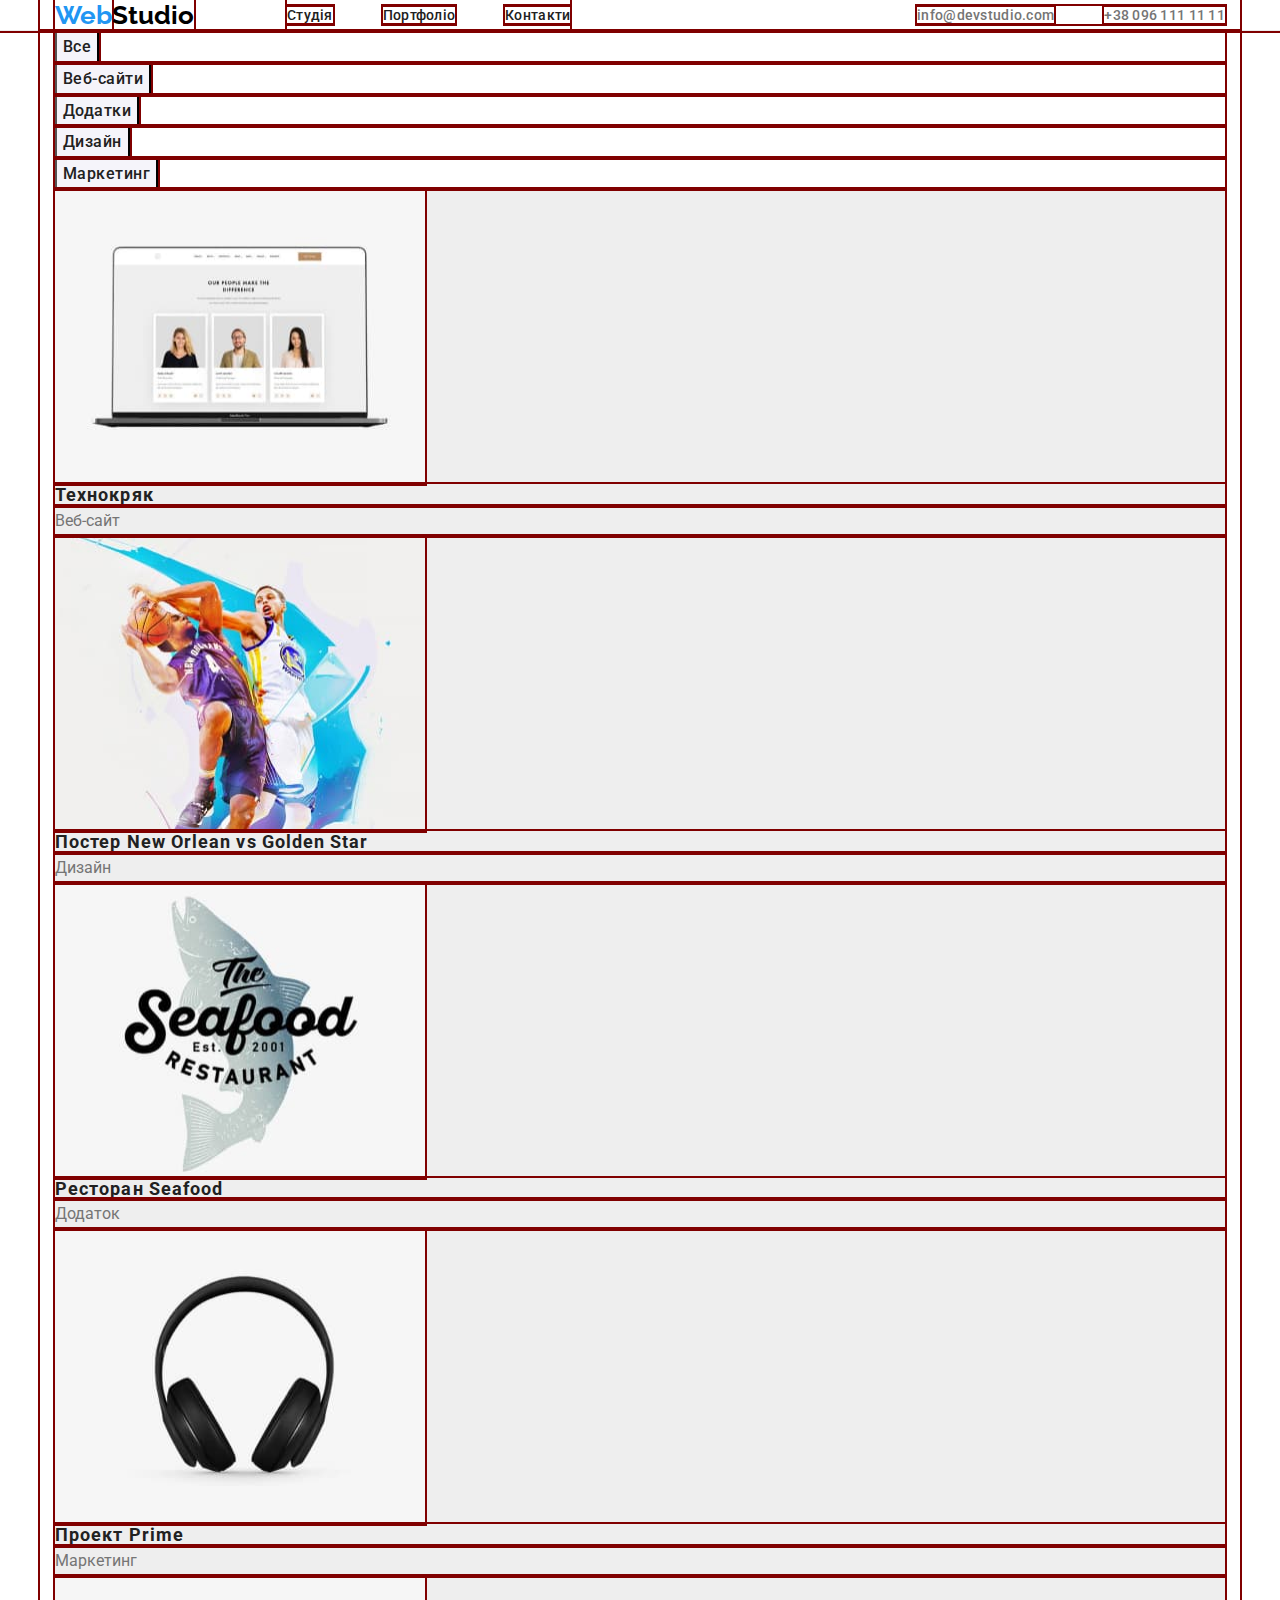
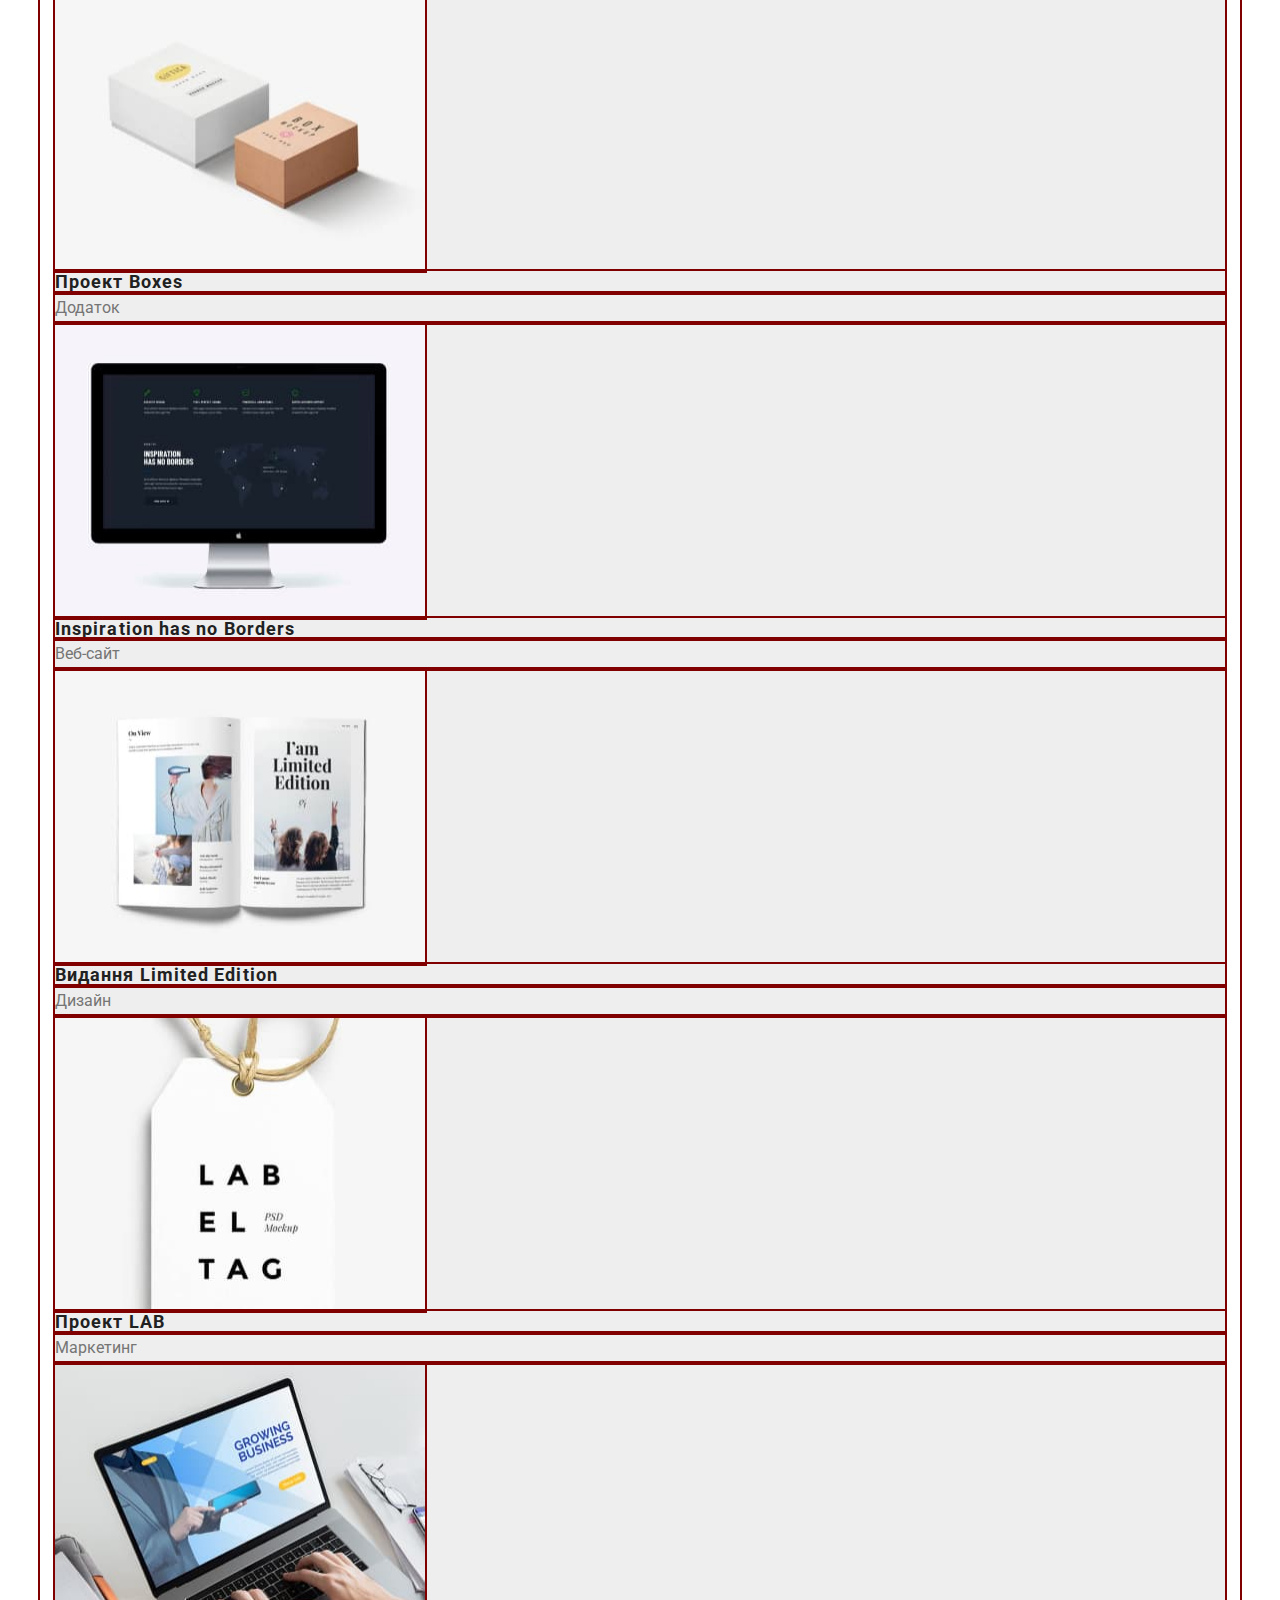
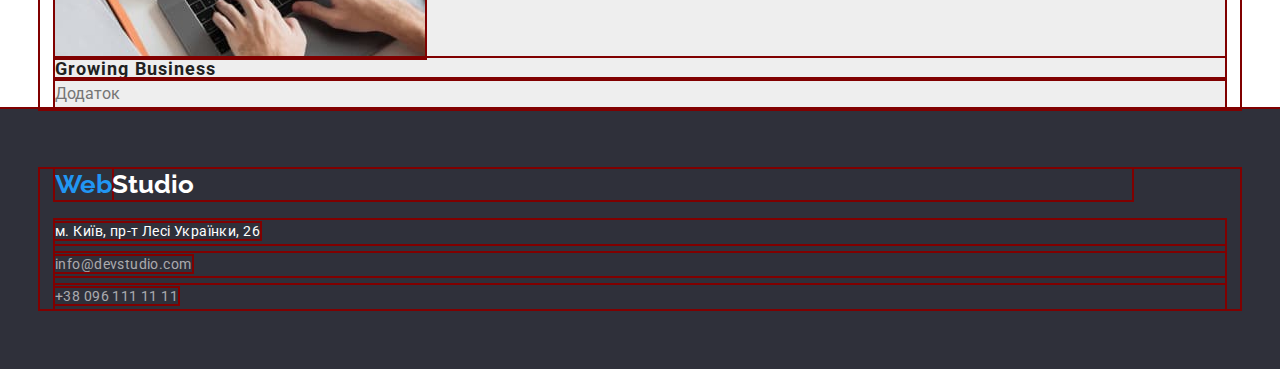
==== commit a0dd0474: "uk language" ====
--- a/portfolio.html
+++ b/portfolio.html
@@ -1,5 +1,5 @@
 <!DOCTYPE html>
-<html lang="ru">
+<html lang="uk">
   <head>
     <meta charset="UTF-8" />
     <meta http-equiv="X-UA-Compatible" content="IE=edge" />
@@ -29,12 +29,12 @@
 
           <ul class="nav-items list">
             <li class="nav-item">
-              <a class="link" href="./index.html">Студия</a>
+              <a class="link" href="./index.html">Студія</a>
             </li>
             <li class="nav-item">
-              <a class="link" href="./portfolio.html">Портфолио</a>
-            </li>
-            <li class="nav-item"><a class="link" href="">Контакты</a></li>
+              <a class="link" href="./portfolio.html">Портфоліо</a>
+            </li>
+            <li class="nav-item"><a class="link" href="">Контакти</a></li>
           </ul>
         </nav>
 
@@ -57,18 +57,18 @@
     <main class="container">
       <section>
         <!-- Спрятать заголовок -->
-        <h1 class="hiden-title">Наши работы</h1>
+        <h1 class="hiden-title">Наші работи</h1>
         <!-- / -->
 
         <ul class="list">
           <li>
-            <button class="btn-list-item" type="button">Всё</button>
-          </li>
-          <li>
-            <button class="btn-list-item" type="button">Веб-сайты</button>
-          </li>
-          <li>
-            <button class="btn-list-item" type="button">Приложения</button>
+            <button class="btn-list-item" type="button">Все</button>
+          </li>
+          <li>
+            <button class="btn-list-item" type="button">Веб-сайти</button>
+          </li>
+          <li>
+            <button class="btn-list-item" type="button">Додатки</button>
           </li>
           <li>
             <button class="btn-list-item" type="button">Дизайн</button>
@@ -114,7 +114,7 @@
                 height="295"
               />
               <h3 class="example-title">Ресторан Seafood</h3>
-              <p class="example-type">Приложение</p>
+              <p class="example-type">Додаток</p>
             </a>
           </li>
 
@@ -140,7 +140,7 @@
                 height="295"
               />
               <h3 class="example-title">Проект Boxes</h3>
-              <p class="example-type">Приложение</p>
+              <p class="example-type">Додаток</p>
             </a>
           </li>
 
@@ -165,7 +165,7 @@
                 width="370"
                 height="295"
               />
-              <h3 class="example-title">Издание Limited Edition</h3>
+              <h3 class="example-title">Видання Limited Edition</h3>
               <p class="example-type">Дизайн</p>
             </a>
           </li>
@@ -192,7 +192,7 @@
                 height="295"
               />
               <h3 class="example-title">Growing Business</h3>
-              <p class="example-type">Приложение</p>
+              <p class="example-type">Додаток</p>
             </a>
           </li>
         </ul>
@@ -212,7 +212,7 @@
                 class="link foot-item"
                 href="https://goo.gl/maps/ffjyEgsYqTHCnrhD7"
                 target="_blank"
-                >г. Киев, пр-т Леси Украинки, 26</a
+                >м. Київ, пр-т Лесі Українки, 26</a
               >
             </li>
             <li class="address-foot-item">
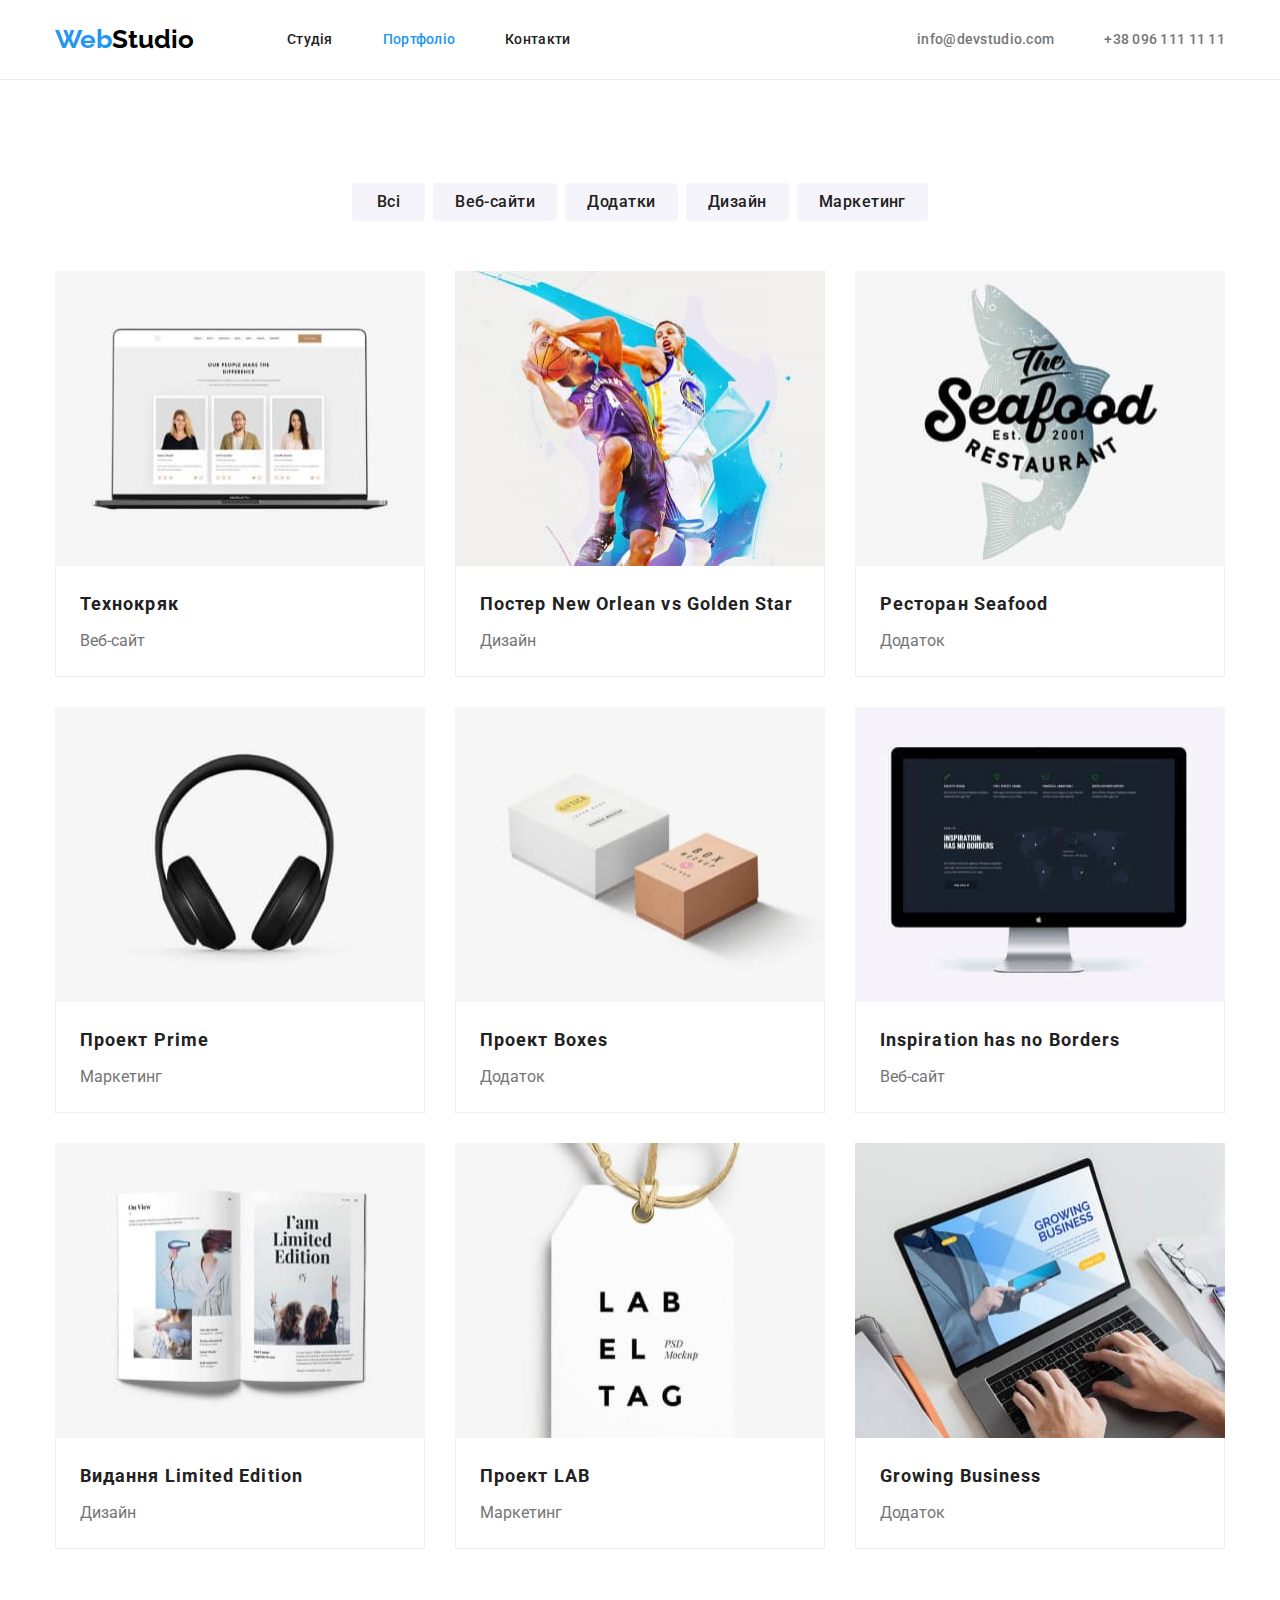
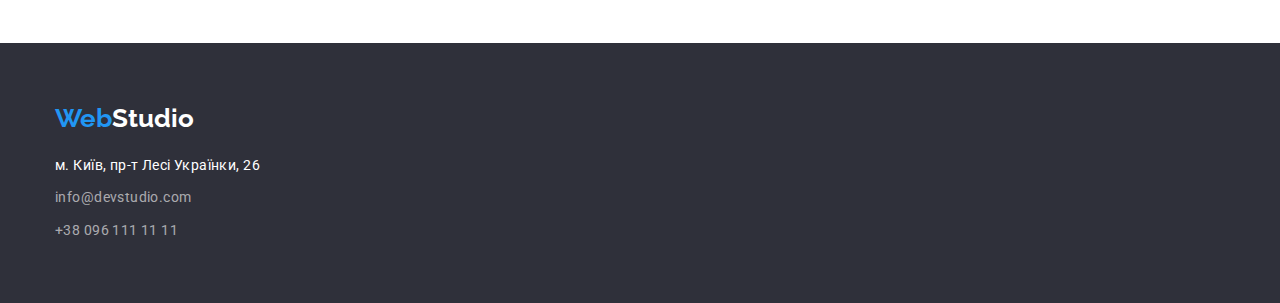
==== commit 46d7395a: "Portfolio" ====
--- a/portfolio.html
+++ b/portfolio.html
@@ -32,7 +32,7 @@
               <a class="link" href="./index.html">Студія</a>
             </li>
             <li class="nav-item">
-              <a class="link" href="./portfolio.html">Портфоліо</a>
+              <a class="active-page link" href="./portfolio.html">Портфоліо</a>
             </li>
             <li class="nav-item"><a class="link" href="">Контакти</a></li>
           </ul>
@@ -55,147 +55,171 @@
 
     <!-- Main -->
     <main class="container">
-      <section>
+      <section class="portfolio">
         <!-- Спрятать заголовок -->
         <h1 class="hiden-title">Наші работи</h1>
         <!-- / -->
-
-        <ul class="list">
-          <li>
-            <button class="btn-list-item" type="button">Все</button>
-          </li>
-          <li>
-            <button class="btn-list-item" type="button">Веб-сайти</button>
-          </li>
-          <li>
-            <button class="btn-list-item" type="button">Додатки</button>
-          </li>
-          <li>
-            <button class="btn-list-item" type="button">Дизайн</button>
-          </li>
-          <li>
-            <button class="btn-list-item" type="button">Маркетинг</button>
-          </li>
-        </ul>
-
-        <ul class="examples list">
-          <li class="example-item">
-            <a class="example link" href="">
-              <img
-                src="./imagies/portfolio/tehnokriak.jpg"
-                alt="Веб-сайт"
-                width="370"
-                height="295"
-              />
-              <h3 class="example-title">Технокряк</h3>
-              <p class="example-type">Веб-сайт</p>
-            </a>
-          </li>
-
-          <li class="example-item">
-            <a class="example link" href="">
-              <img
-                src="./imagies/portfolio/no-vs-gs.jpg"
-                alt="Игра в баскетбол"
-                width="370"
-                height="295"
-              />
-              <h3 class="example-title">Постер New Orlean vs Golden Star</h3>
-              <p class="example-type">Дизайн</p>
-            </a>
-          </li>
-
-          <li class="example-item">
-            <a class="example link" href="">
-              <img
-                src="./imagies/portfolio/seafood.jpg"
-                alt="Логотип рестоана"
-                width="370"
-                height="295"
-              />
-              <h3 class="example-title">Ресторан Seafood</h3>
-              <p class="example-type">Додаток</p>
-            </a>
-          </li>
-
-          <li class="example-item">
-            <a class="example link" href="">
-              <img
-                src="./imagies/portfolio/prime.jpg"
-                alt="Реклама наушников"
-                width="370"
-                height="295"
-              />
-              <h3 class="example-title">Проект Prime</h3>
-              <p class="example-type">Маркетинг</p>
-            </a>
-          </li>
-
-          <li class="example-item">
-            <a class="example link" href="">
-              <img
-                src="./imagies/portfolio/boxes.jpg"
-                alt="Коробки"
-                width="370"
-                height="295"
-              />
-              <h3 class="example-title">Проект Boxes</h3>
-              <p class="example-type">Додаток</p>
-            </a>
-          </li>
-
-          <li class="example-item">
-            <a class="example link" href="">
-              <img
-                src="./imagies/portfolio/inspiration.jpg"
-                alt="Веб-сайт"
-                width="370"
-                height="295"
-              />
-              <h3 class="example-title">Inspiration has no Borders</h3>
-              <p class="example-type">Веб-сайт</p>
-            </a>
-          </li>
-
-          <li class="example-item">
-            <a class="example link" href="">
-              <img
-                src="./imagies/portfolio/limited-edition.jpg"
-                alt="Страницы журнала"
-                width="370"
-                height="295"
-              />
-              <h3 class="example-title">Видання Limited Edition</h3>
-              <p class="example-type">Дизайн</p>
-            </a>
-          </li>
-
-          <li class="example-item">
-            <a class="example link" href="">
-              <img
-                src="./imagies/portfolio/lab.jpg"
-                alt="Логотип проекта"
-                width="370"
-                height="295"
-              />
-              <h3 class="example-title">Проект LAB</h3>
-              <p class="example-type">Маркетинг</p>
-            </a>
-          </li>
-
-          <li class="example-item">
-            <a class="example link" href="">
-              <img
-                src="./imagies/portfolio/growing-business.jpg"
-                alt="Страница приложения"
-                width="370"
-                height="295"
-              />
-              <h3 class="example-title">Growing Business</h3>
-              <p class="example-type">Додаток</p>
-            </a>
-          </li>
-        </ul>
+        <div class="filter">
+          <ul class="filter-items list">
+            <li>
+              <button class="filter-item" type="button">Всі</button>
+            </li>
+            <li>
+              <button class="filter-item" type="button">Веб-сайти</button>
+            </li>
+            <li>
+              <button class="filter-item" type="button">Додатки</button>
+            </li>
+            <li>
+              <button class="filter-item" type="button">Дизайн</button>
+            </li>
+            <li>
+              <button class="filter-item" type="button">Маркетинг</button>
+            </li>
+          </ul>
+        </div>
+
+        <!-- Portfolio -->
+        <div class="portfolio-container">
+          <ul class="example-items list">
+            <li class="example-item">
+              <a class="example link" href="">
+                <img
+                  src="./imagies/portfolio/tehnokriak.jpg"
+                  alt="Веб-сайт"
+                  width="370"
+                  height="295"
+                />
+                <div class="card-descr">
+                  <h3 class="example-title">Технокряк</h3>
+                  <p class="example-type">Веб-сайт</p>
+                </div>
+              </a>
+            </li>
+
+            <li class="example-item">
+              <a class="example link" href="">
+                <img
+                  src="./imagies/portfolio/no-vs-gs.jpg"
+                  alt="Игра в баскетбол"
+                  width="370"
+                  height="295"
+                />
+                <div class="card-descr">
+                  <h3 class="example-title">
+                    Постер New Orlean vs Golden Star
+                  </h3>
+                  <p class="example-type">Дизайн</p>
+                </div>
+              </a>
+            </li>
+
+            <li class="example-item">
+              <a class="example link" href="">
+                <img
+                  src="./imagies/portfolio/seafood.jpg"
+                  alt="Логотип рестоана"
+                  width="370"
+                  height="295"
+                />
+                <div class="card-descr">
+                  <h3 class="example-title">Ресторан Seafood</h3>
+                  <p class="example-type">Додаток</p>
+                </div>
+              </a>
+            </li>
+
+            <li class="example-item">
+              <a class="example link" href="">
+                <img
+                  src="./imagies/portfolio/prime.jpg"
+                  alt="Реклама наушников"
+                  width="370"
+                  height="295"
+                />
+                <div class="card-descr">
+                  <h3 class="example-title">Проект Prime</h3>
+                  <p class="example-type">Маркетинг</p>
+                </div>
+              </a>
+            </li>
+
+            <li class="example-item">
+              <a class="example link" href="">
+                <img
+                  src="./imagies/portfolio/boxes.jpg"
+                  alt="Коробки"
+                  width="370"
+                  height="295"
+                />
+                <div class="card-descr">
+                  <h3 class="example-title">Проект Boxes</h3>
+                  <p class="example-type">Додаток</p>
+                </div>
+              </a>
+            </li>
+
+            <li class="example-item">
+              <a class="example link" href="">
+                <img
+                  src="./imagies/portfolio/inspiration.jpg"
+                  alt="Веб-сайт"
+                  width="370"
+                  height="295"
+                />
+                <div class="card-descr">
+                  <h3 class="example-title">Inspiration has no Borders</h3>
+                  <p class="example-type">Веб-сайт</p>
+                </div>
+              </a>
+            </li>
+
+            <li class="example-item">
+              <a class="example link" href="">
+                <img
+                  src="./imagies/portfolio/limited-edition.jpg"
+                  alt="Страницы журнала"
+                  width="370"
+                  height="295"
+                />
+                <div class="card-descr">
+                  <h3 class="example-title">Видання Limited Edition</h3>
+                  <p class="example-type">Дизайн</p>
+                </div>
+              </a>
+            </li>
+
+            <li class="example-item">
+              <a class="example link" href="">
+                <img
+                  src="./imagies/portfolio/lab.jpg"
+                  alt="Логотип проекта"
+                  width="370"
+                  height="295"
+                />
+                <div class="card-descr">
+                  <h3 class="example-title">Проект LAB</h3>
+                  <p class="example-type">Маркетинг</p>
+                </div>
+              </a>
+            </li>
+
+            <li class="example-item">
+              <a class="example link" href="">
+                <img
+                  src="./imagies/portfolio/growing-business.jpg"
+                  alt="Страница приложения"
+                  width="370"
+                  height="295"
+                />
+                <div class="card-descr">
+                  <h3 class="example-title">Growing Business</h3>
+                  <p class="example-type">Додаток</p>
+                </div>
+              </a>
+            </li>
+          </ul>
+        </div>
       </section>
     </main>
 
--- a/CSS/styles.css
+++ b/CSS/styles.css
@@ -3,7 +3,7 @@
 main    bcg-color: #fff;
 alt     bcg-color: #F5F4FA;
 footer  bcg-color: #2F303A;
-card    bcg-color: #eee;
+card    bcg-color: #fff;
 
 main    color: #212121;
 alt     color: #757575;
@@ -30,13 +30,14 @@
   --btn-alt-col: #fff;
   --btn-hover-bcg-col: #188ce8;
   --foot-alph-col: rgba(255, 255, 255, 0.6);
-  --card-bcg-col: #eee;
+  --card-bcg-col: #fff;
+  --card-border-col: #eee;
   --header-border-col: #ececec;
 }
 
-* {
+/* * {
   outline: maroon solid 2px;
-}
+} */
 
 h1,
 h2,
@@ -97,6 +98,8 @@
 
 /* Header */
 .header {
+  padding-top: 24px;
+  padding-bottom: 25px;
   border-bottom: 1px solid var(--header-border-col);
 }
 
@@ -138,6 +141,10 @@
   color: var(--acc-col);
 }
 
+.active-page {
+  color: var(--acc-col);
+}
+
 .nav {
   display: flex;
 }
@@ -327,7 +334,22 @@
 
 /* Filter */
 
-.btn-list-item {
+.filter {
+  padding-top: 103px;
+  padding-bottom: 50px;
+}
+
+.filter-items {
+  display: flex;
+  flex-basis: 575px;
+  column-gap: 8px;
+  justify-content: center;
+}
+
+.filter-item {
+  padding: 6px 22px;
+  min-width: 73px;
+
   font-family: inherit;
   font-weight: 500;
   font-size: 16px;
@@ -336,10 +358,12 @@
   letter-spacing: 0.03em;
   background-color: var(--alt-bcg-col);
   color: var(--m-col);
-}
-
-.btn-list-item:hover,
-.btn-list-item:focus {
+  border: none;
+  border-radius: 4px;
+}
+
+.filter-item:hover,
+.filter-item:focus {
   background-color: var(--acc-col);
   color: var(--btn-alt-col);
   cursor: pointer;
@@ -347,13 +371,31 @@
 
 /* Examples */
 
+.portfolio {
+  padding-bottom: 94px;
+}
+
+.example-items {
+  display: flex;
+  flex-wrap: wrap;
+  column-gap: 30px;
+  row-gap: 30px;
+}
+
 .example-item {
   background-color: var(--card-bcg-col);
 }
+
+.card-descr {
+  padding: 20px 24px;
+  border: 1px solid var(--card-border-col);
+  border-top: none;
+}
 .example-title {
   font-size: 18px;
-  line-height: 1.2;
+  line-height: 2;
   letter-spacing: 0.06em;
+  margin-bottom: 4px;
 }
 
 .example-type {
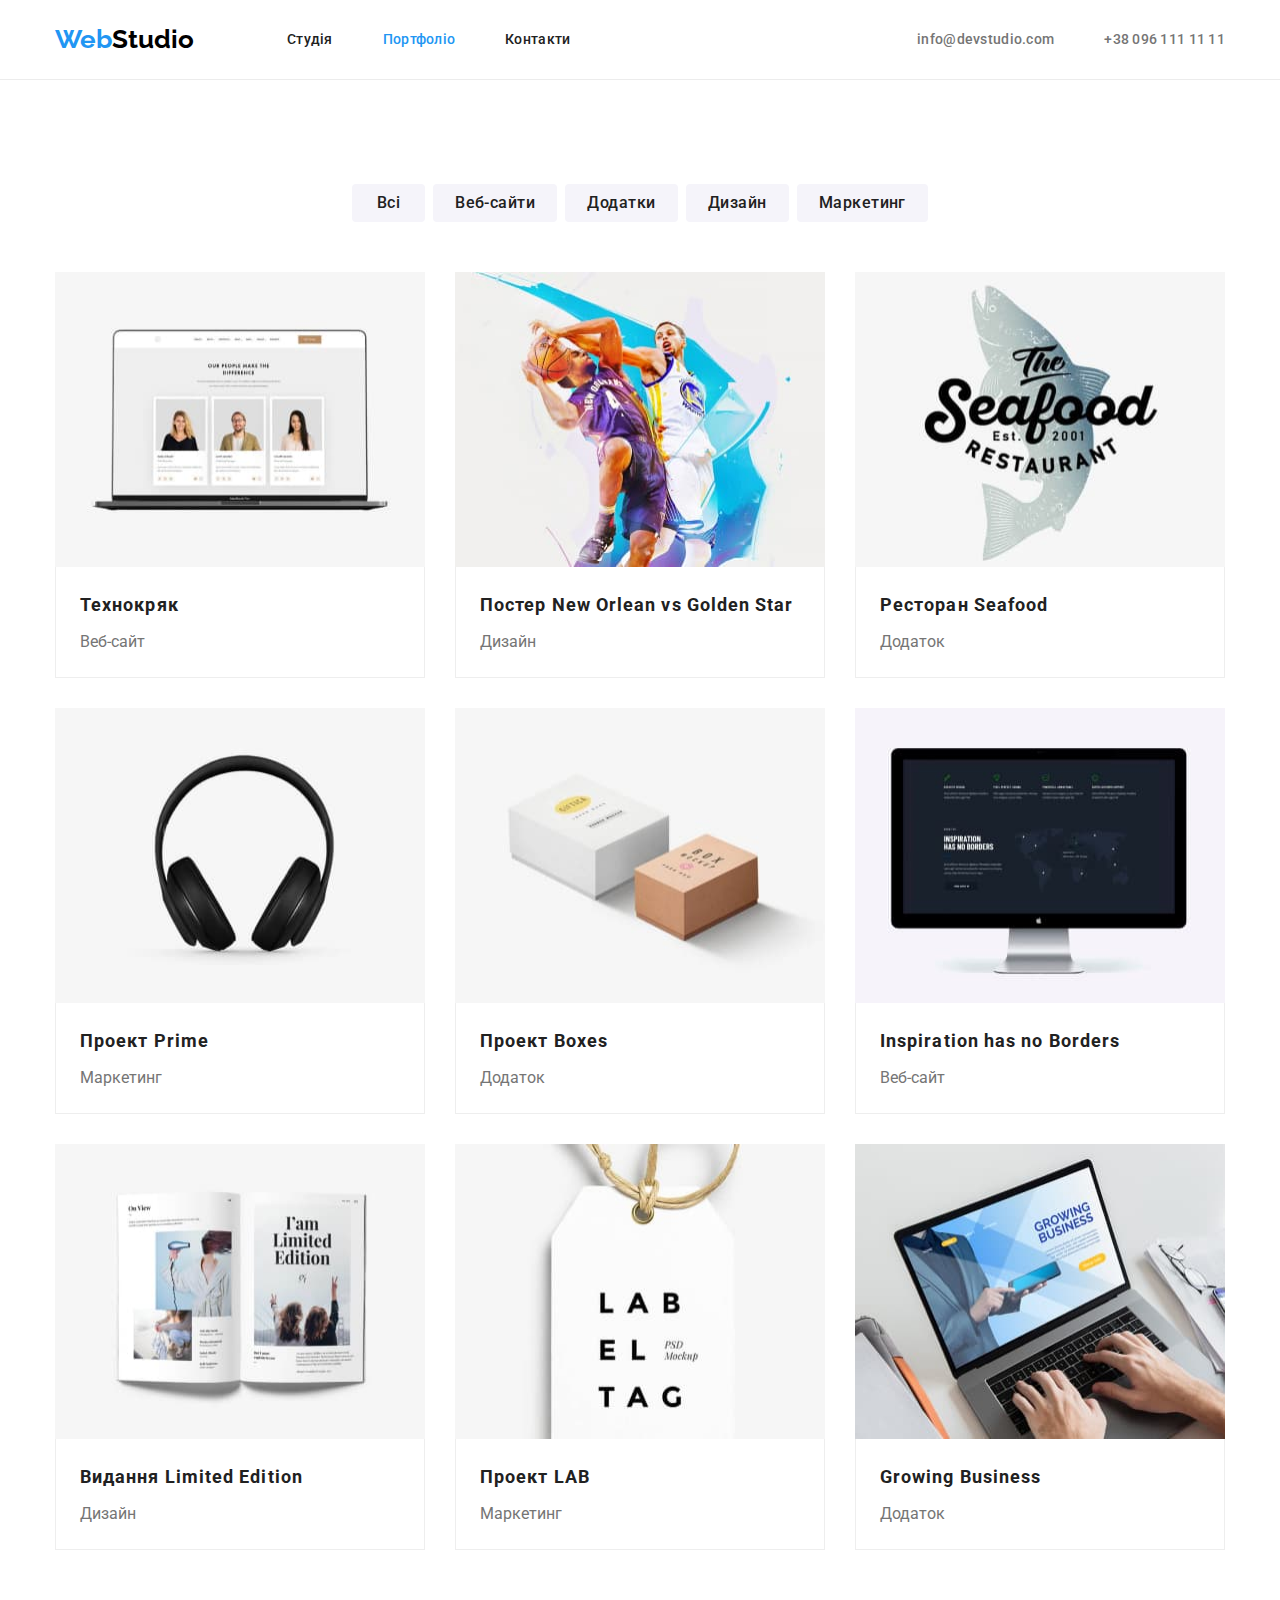
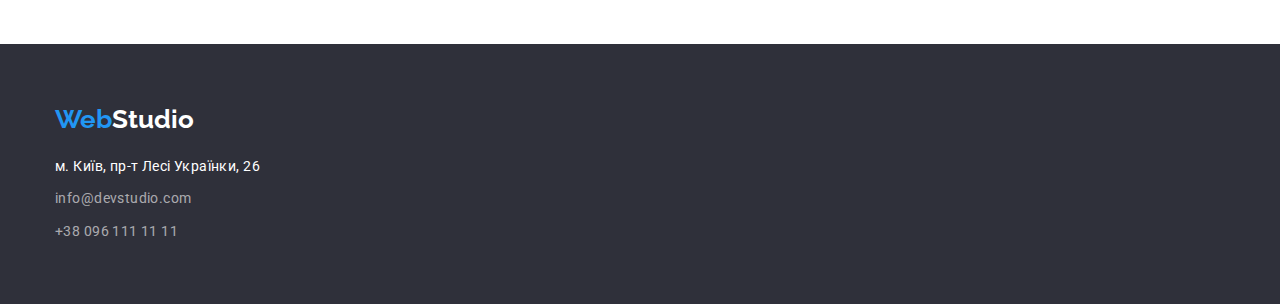
==== commit 936467fc: "Added class "section''" ====
--- a/portfolio.html
+++ b/portfolio.html
@@ -55,7 +55,7 @@
 
     <!-- Main -->
     <main class="container">
-      <section class="portfolio">
+      <section class="section portfolio">
         <!-- Спрятать заголовок -->
         <h1 class="hiden-title">Наші работи</h1>
         <!-- / -->
--- a/CSS/styles.css
+++ b/CSS/styles.css
@@ -65,6 +65,11 @@
   background-color: var(--m-bcg-col);
 }
 
+.section {
+  padding-top: 94px;
+  padding-bottom: 94px;
+}
+
 .sect-title {
   margin-bottom: 50px;
 
@@ -210,10 +215,6 @@
 
 /* Advantges */
 
-.advantages {
-  padding-top: 94px;
-  padding-bottom: 94px;
-}
 .advantages .list {
   display: flex;
 }
@@ -245,7 +246,7 @@
 /* What we do */
 
 .services {
-  padding-bottom: 94px;
+  padding-top: 0;
 }
 
 .services-items {
@@ -257,9 +258,6 @@
 
 /* Staff */
 .staff {
-  padding-top: 94px;
-  padding-bottom: 94px;
-
   background-color: var(--alt-bcg-col);
   font-size: 16px;
   text-align: center;
@@ -335,7 +333,7 @@
 /* Filter */
 
 .filter {
-  padding-top: 103px;
+  padding-top: 10px;
   padding-bottom: 50px;
 }
 
@@ -371,10 +369,6 @@
 
 /* Examples */
 
-.portfolio {
-  padding-bottom: 94px;
-}
-
 .example-items {
   display: flex;
   flex-wrap: wrap;
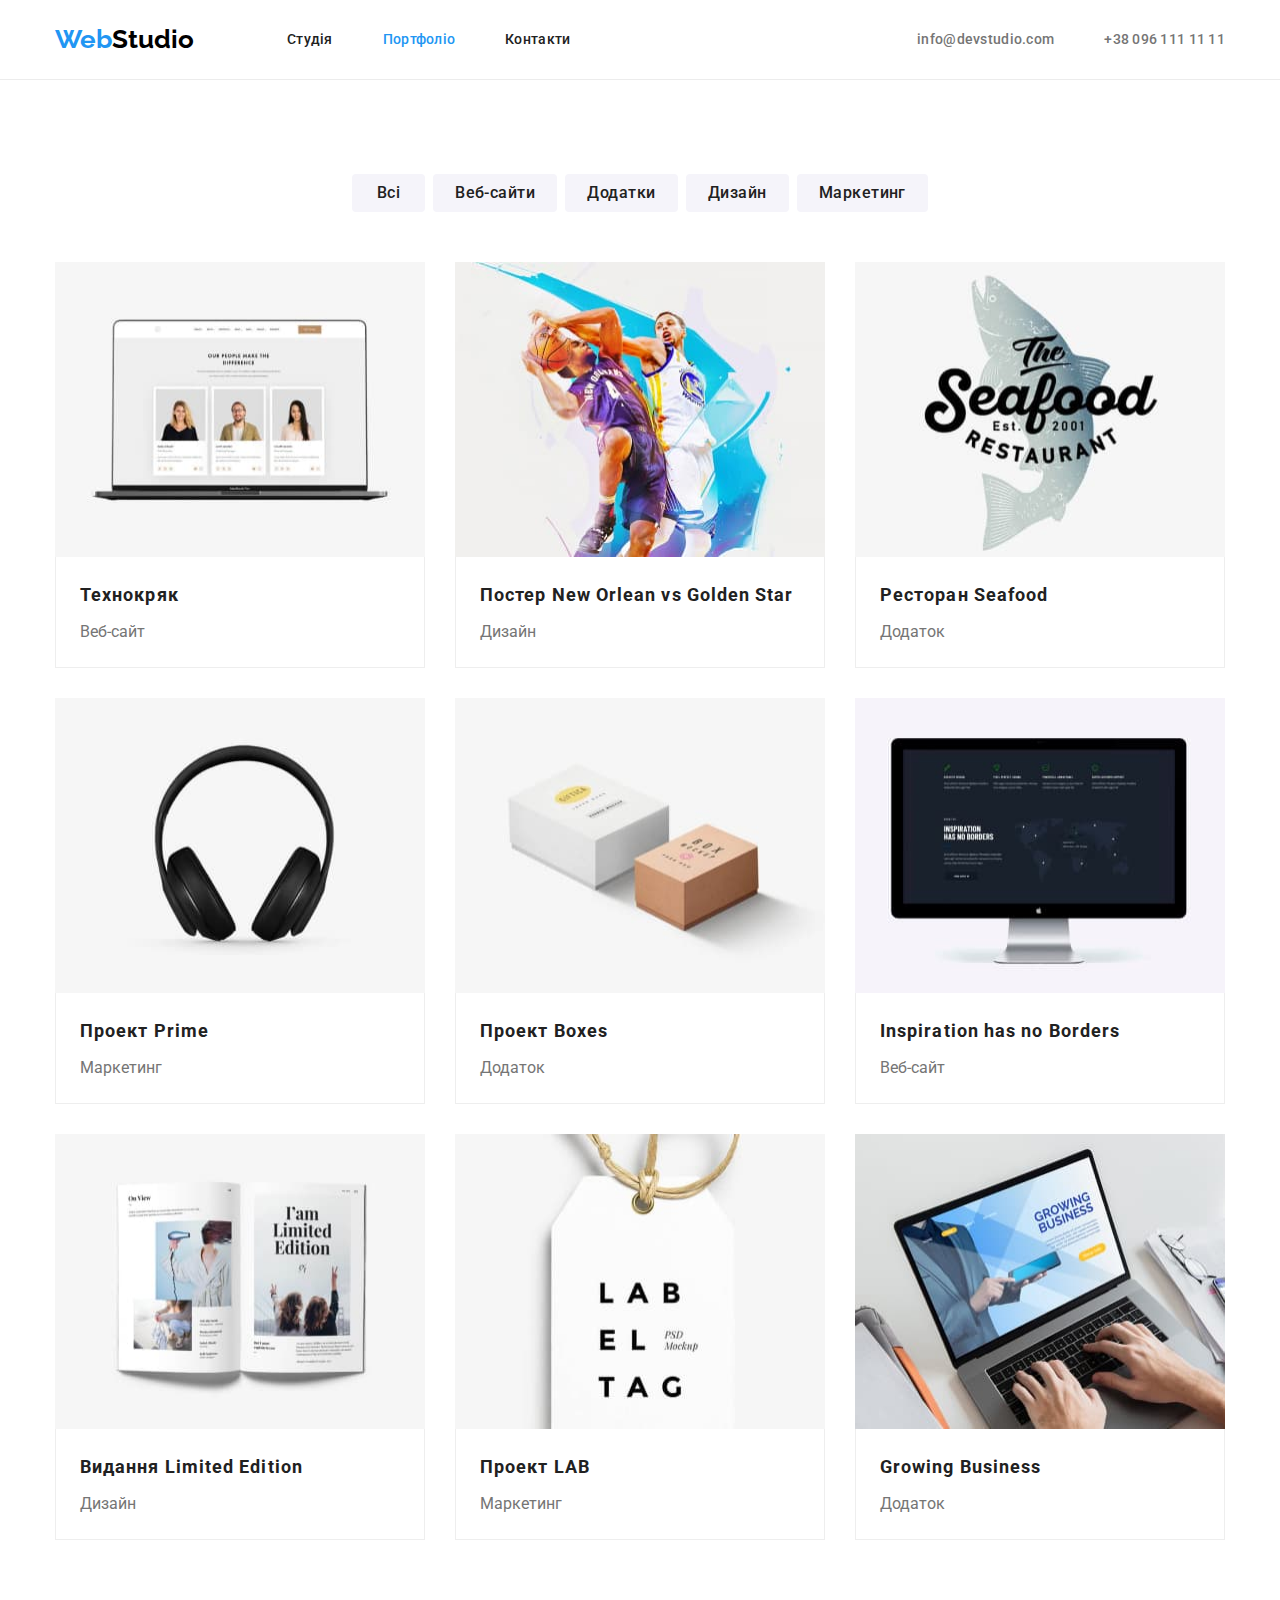
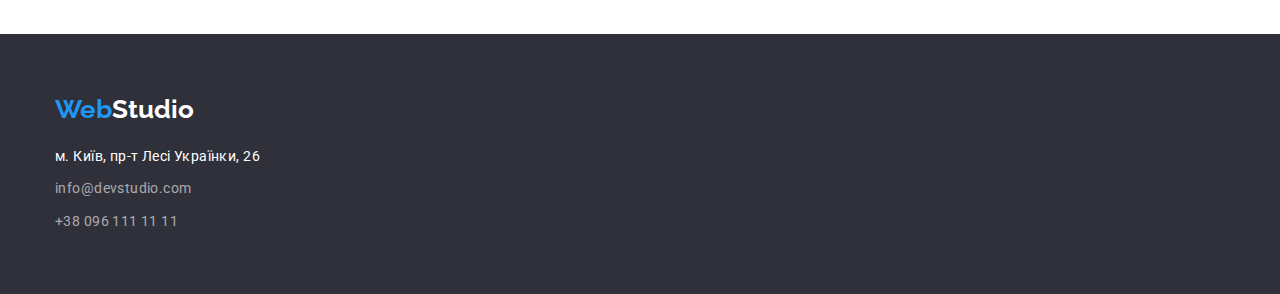
==== commit c2bf8f31: "Changed containers" ====
--- a/portfolio.html
+++ b/portfolio.html
@@ -54,12 +54,13 @@
     </header>
 
     <!-- Main -->
-    <main class="container">
+    <main>
       <section class="section portfolio">
-        <!-- Спрятать заголовок -->
-        <h1 class="hiden-title">Наші работи</h1>
-        <!-- / -->
-        <div class="filter">
+        <div class="container">
+          <!-- Спрятать заголовок -->
+          <h1 class="hiden-title">Наші работи</h1>
+          <!-- / -->
+
           <ul class="filter-items list">
             <li>
               <button class="filter-item" type="button">Всі</button>
@@ -77,10 +78,9 @@
               <button class="filter-item" type="button">Маркетинг</button>
             </li>
           </ul>
-        </div>
-
-        <!-- Portfolio -->
-        <div class="portfolio-container">
+
+          <!-- Portfolio -->
+
           <ul class="example-items list">
             <li class="example-item">
               <a class="example link" href="">
--- a/CSS/styles.css
+++ b/CSS/styles.css
@@ -99,6 +99,7 @@
 
 img {
   display: block;
+  max-width: 100%;
 }
 
 /* Header */
@@ -332,14 +333,11 @@
 
 /* Filter */
 
-.filter {
-  padding-top: 10px;
-  padding-bottom: 50px;
-}
-
 .filter-items {
   display: flex;
   flex-basis: 575px;
+  margin-bottom: 50px;
+
   column-gap: 8px;
   justify-content: center;
 }
